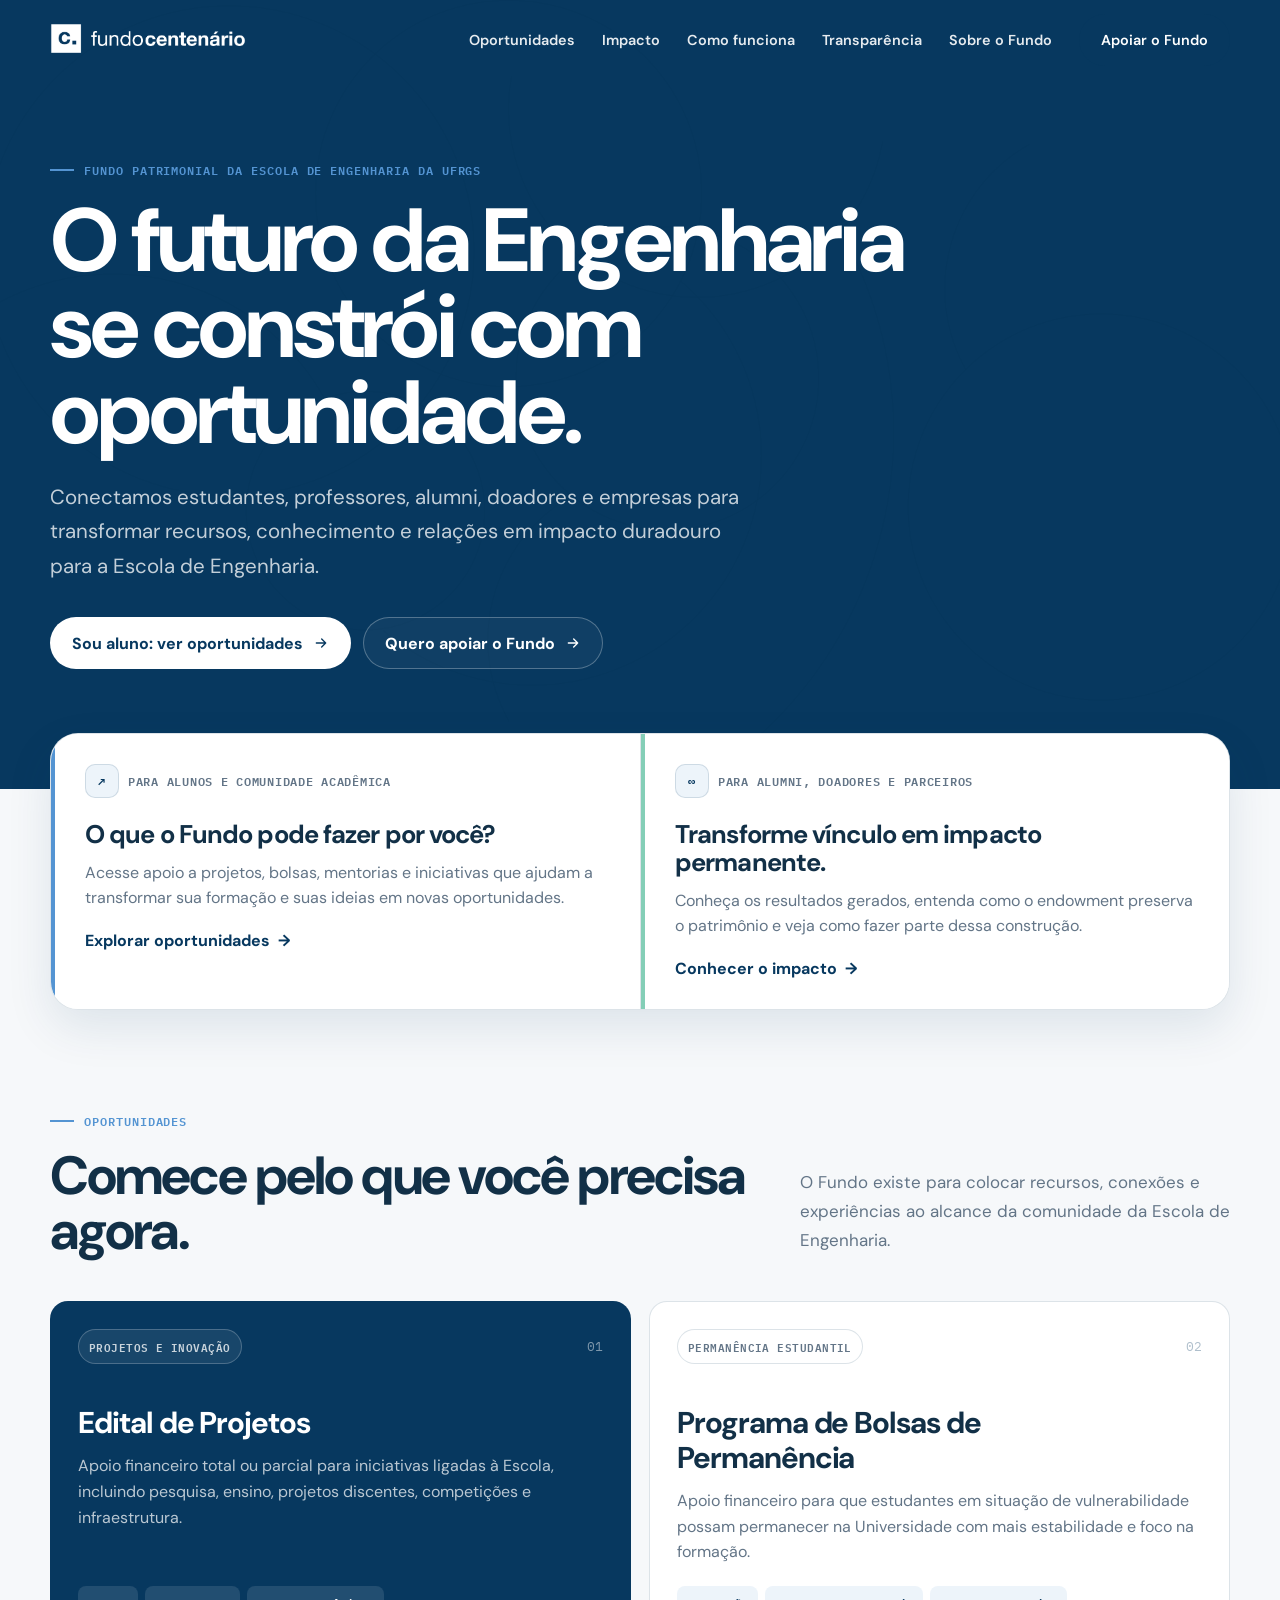
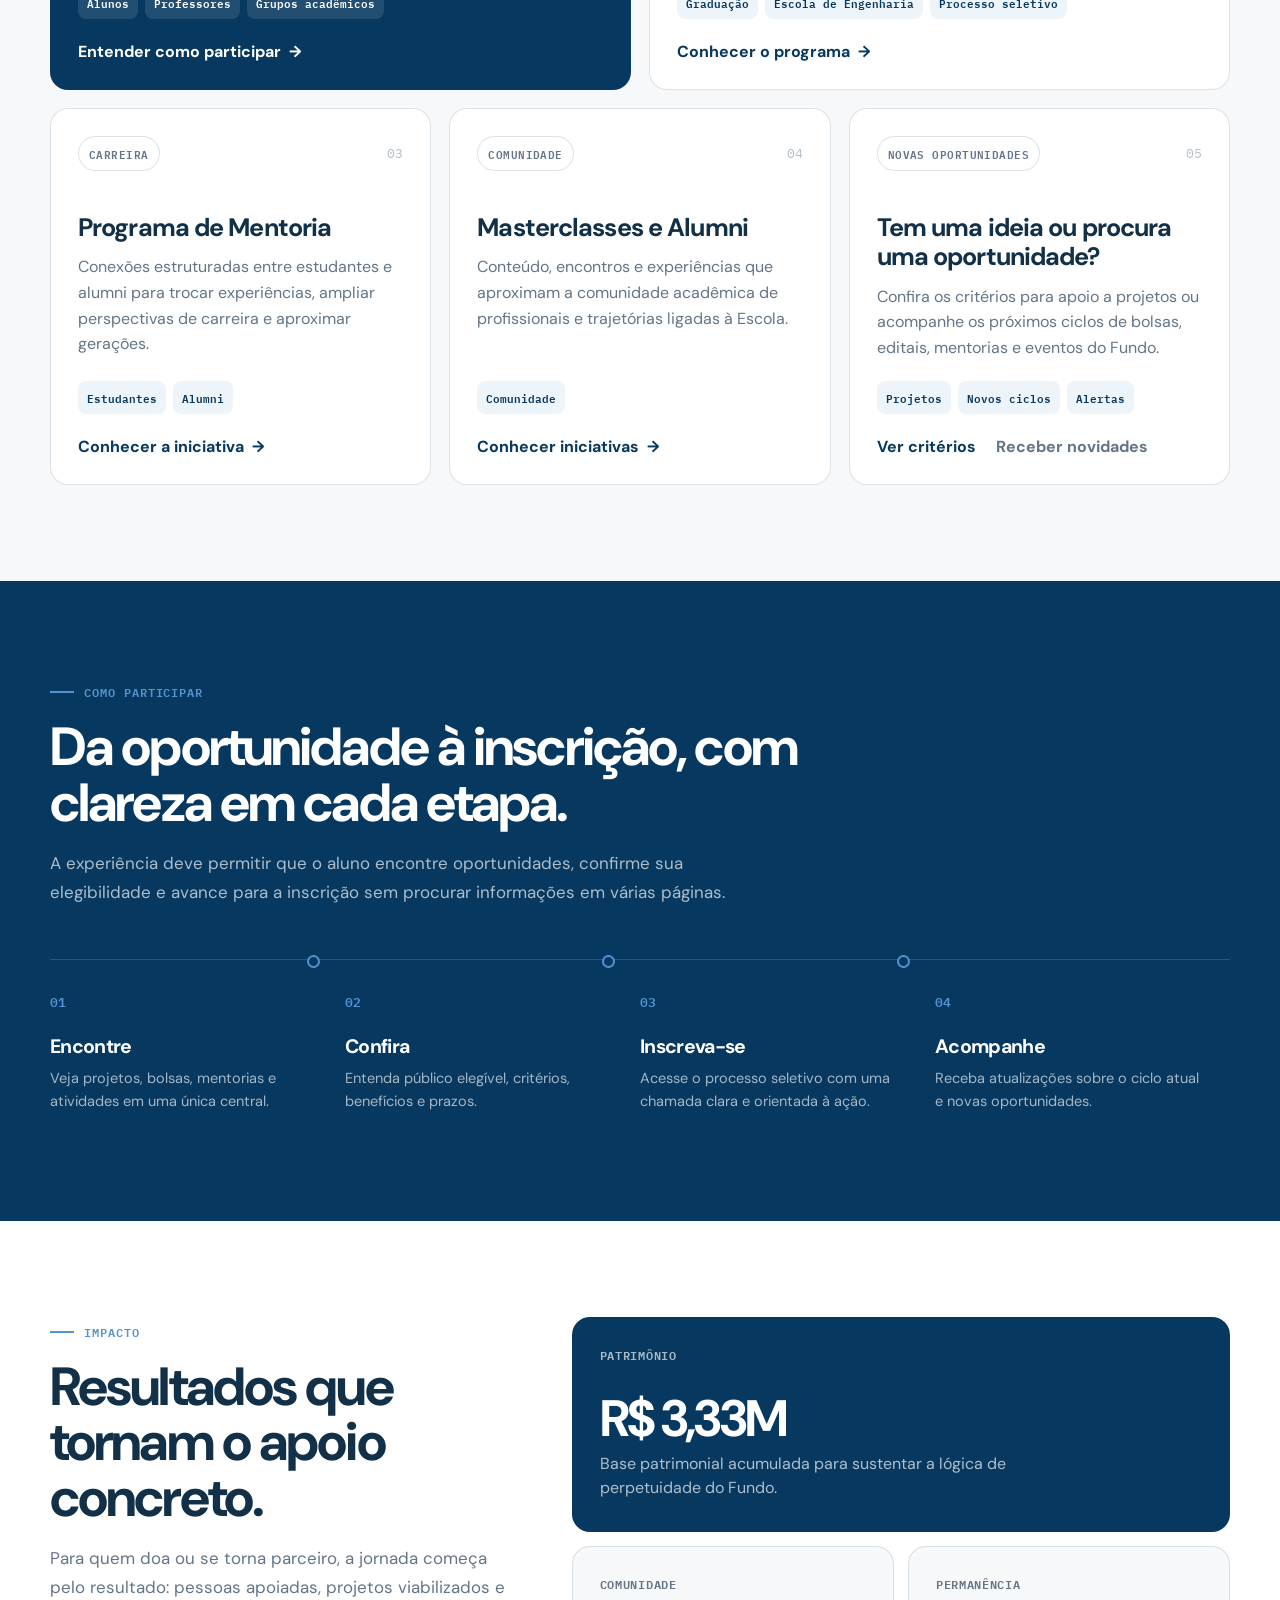
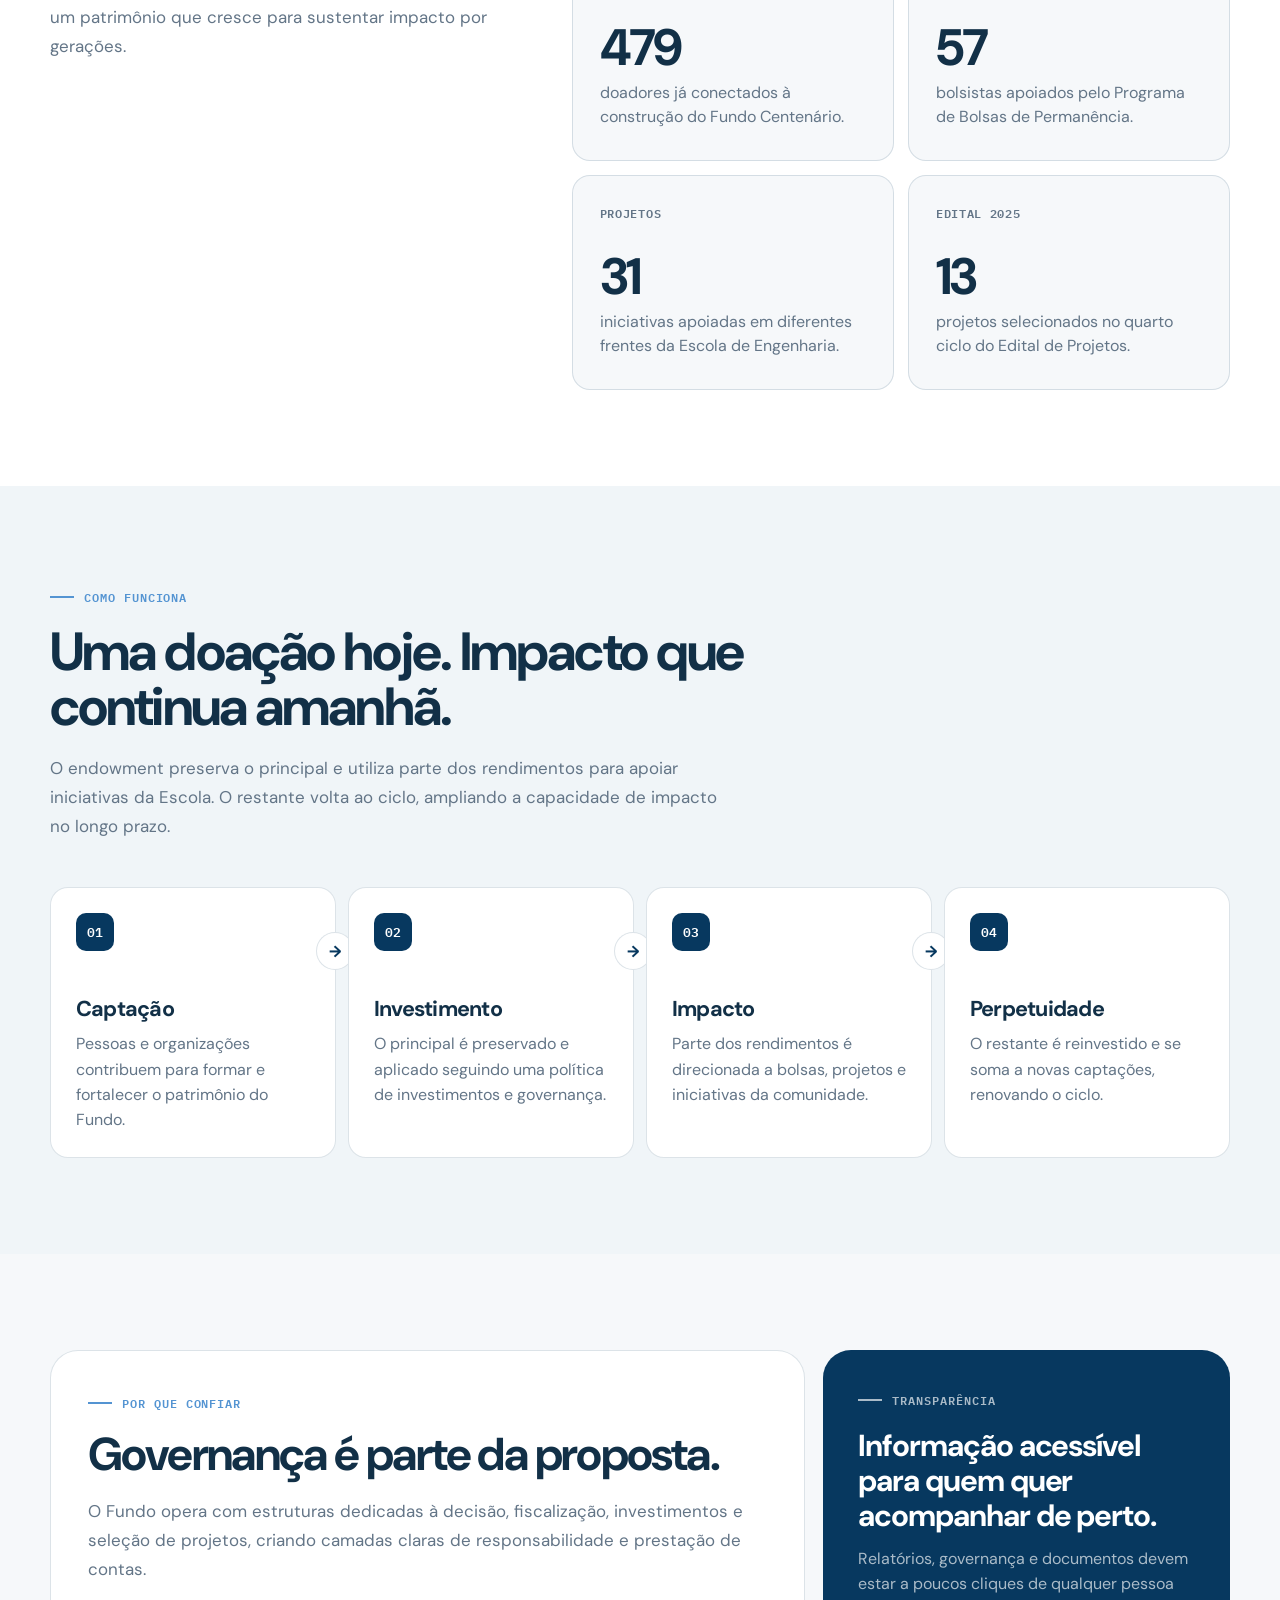
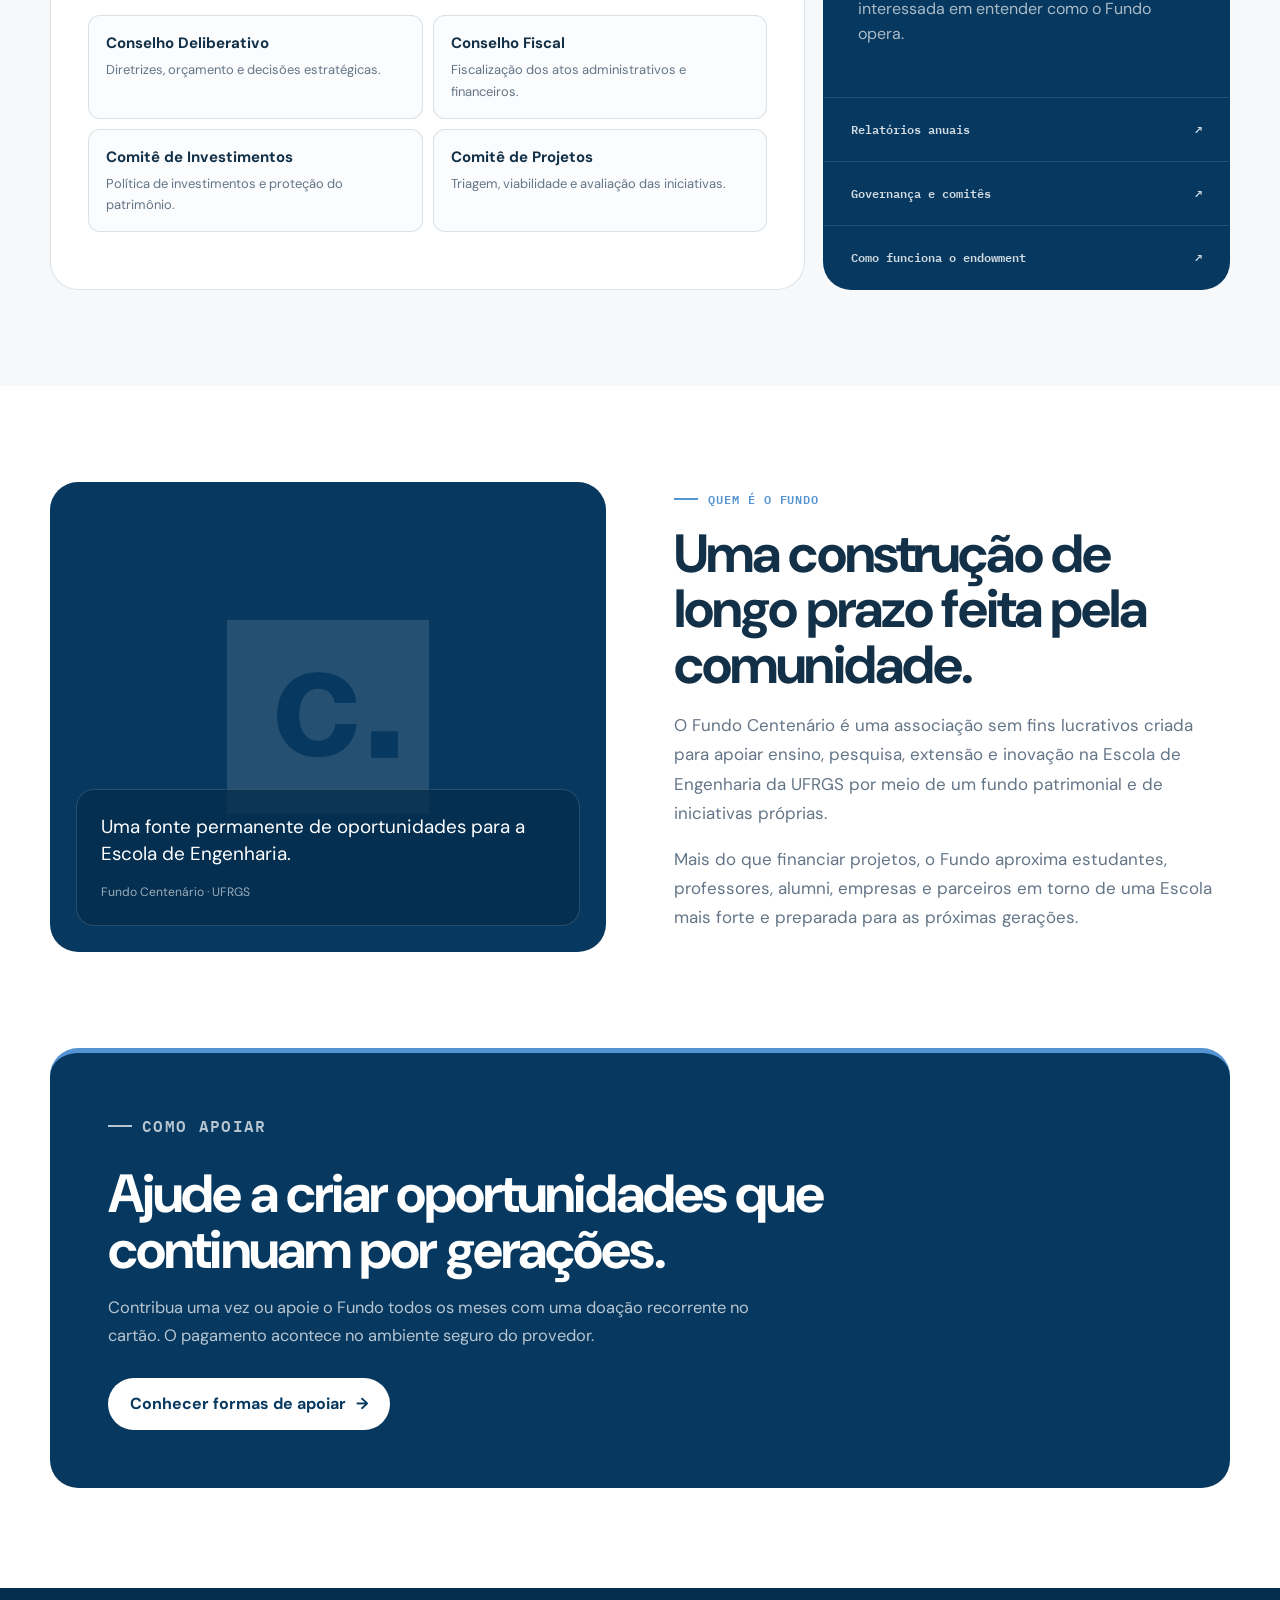
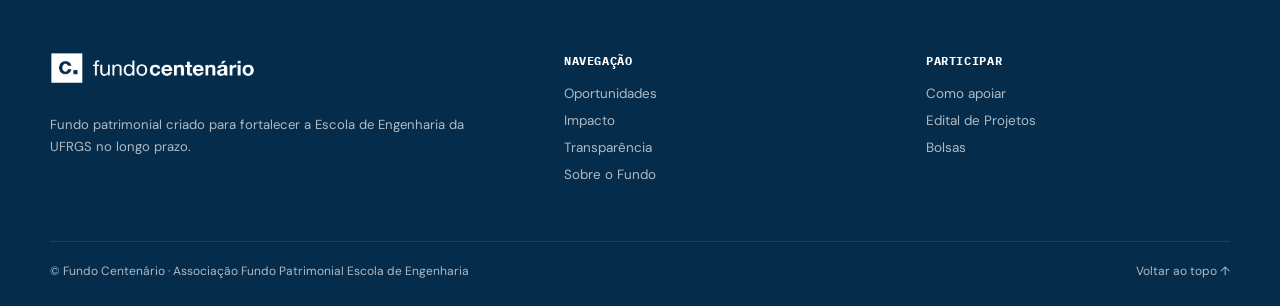
==== frontend/index.html @ 44dc23bd "behavioral step" ====
<!doctype html>
<html lang="pt-BR">
<head>
  <meta charset="utf-8" />
  <meta name="viewport" content="width=device-width, initial-scale=1" />
  <meta name="description" content="Fundo Centenário da Escola de Engenharia da UFRGS. Oportunidades para estudantes e uma base permanente de apoio à Escola." />
  <title>Fundo Centenário | Escola de Engenharia UFRGS</title>

  <link rel="preconnect" href="https://fonts.googleapis.com" />
  <link rel="preconnect" href="https://fonts.gstatic.com" crossorigin />
  <link href="https://fonts.googleapis.com/css2?family=DM+Sans:wght@400;500;600;700&family=IBM+Plex+Mono:wght@400;500;600;700&display=swap" rel="stylesheet" />
  <link rel="stylesheet" href="assets/css/site.css" />
  <script defer src="assets/js/site.js"></script>
</head>
<body>
  <header class="site-header" id="siteHeader">
    <div class="container header-inner">
      <a class="brand" href="#inicio" aria-label="Fundo Centenário, início">
        <span class="official-logo-stack">
          <img class="official-logo official-logo-white" src="assets/img/logo-horizontal-branco.png" alt="Fundo Centenário" />
          <img class="official-logo official-logo-blue" src="assets/img/logo-horizontal-azul.png" alt="" aria-hidden="true" />
        </span>
      </a>

      <button class="menu-toggle" id="menuToggle" type="button" aria-label="Abrir menu" aria-expanded="false" aria-controls="mainNav">
        <span></span>
      </button>

      <nav class="nav" id="mainNav" aria-label="Navegação principal">
        <a href="#oportunidades">Oportunidades</a>
        <a href="#impacto">Impacto</a>
        <a href="#como-funciona">Como funciona</a>
        <a href="#transparencia">Transparência</a>
        <a href="#sobre">Sobre o Fundo</a>
        <a class="button button-primary" href="como-apoiar/">Apoiar o Fundo</a>
      </nav>
    </div>
  </header>

  <main>
    <section class="hero" id="inicio">
      <div class="container hero-inner">
        <p class="eyebrow">Fundo patrimonial da Escola de Engenharia da UFRGS</p>
        <h1>O futuro da Engenharia se constrói com oportunidade.</h1>
        <p class="hero-lead">
          Conectamos estudantes, professores, alumni, doadores e empresas para transformar recursos,
          conhecimento e relações em impacto duradouro para a Escola de Engenharia.
        </p>
        <div class="hero-actions">
          <a class="button button-light" href="#oportunidades">
            Sou aluno: ver oportunidades
            <svg class="arrow" viewBox="0 0 24 24" aria-hidden="true"><path fill="none" stroke="currentColor" stroke-width="2" stroke-linecap="round" stroke-linejoin="round" d="M5 12h14M13 6l6 6-6 6"/></svg>
          </a>
          <a class="button button-outline" href="como-apoiar/">
            Quero apoiar o Fundo
            <svg class="arrow" viewBox="0 0 24 24" aria-hidden="true"><path fill="none" stroke="currentColor" stroke-width="2" stroke-linecap="round" stroke-linejoin="round" d="M5 12h14M13 6l6 6-6 6"/></svg>
          </a>
        </div>
      </div>
    </section>

    <div class="container gateway-wrap">
      <section class="gateway" aria-label="Escolha sua jornada">
        <article class="gateway-card student">
          <div class="gateway-kicker"><span class="gateway-icon" aria-hidden="true">↗</span> Para alunos e comunidade acadêmica</div>
          <h2>O que o Fundo pode fazer por você?</h2>
          <p>Acesse apoio a projetos, bolsas, mentorias e iniciativas que ajudam a transformar sua formação e suas ideias em novas oportunidades.</p>
          <a class="text-link" href="#oportunidades">Explorar oportunidades <span aria-hidden="true">→</span></a>
        </article>

        <article class="gateway-card supporter">
          <div class="gateway-kicker"><span class="gateway-icon" aria-hidden="true">∞</span> Para alumni, doadores e parceiros</div>
          <h2>Transforme vínculo em impacto permanente.</h2>
          <p>Conheça os resultados gerados, entenda como o endowment preserva o patrimônio e veja como fazer parte dessa construção.</p>
          <a class="text-link" href="#impacto">Conhecer o impacto <span aria-hidden="true">→</span></a>
        </article>
      </section>
    </div>

    <section class="section" id="oportunidades">
      <div class="container">
        <div class="section-heading-row reveal">
          <div>
            <p class="eyebrow">Oportunidades</p>
            <h2>Comece pelo que você precisa agora.</h2>
          </div>
          <p class="section-copy">O Fundo existe para colocar recursos, conexões e experiências ao alcance da comunidade da Escola de Engenharia.</p>
        </div>

        <div class="opportunity-grid">
          <article class="opportunity-card large highlight reveal">
            <div class="card-meta"><span class="badge">Projetos e inovação</span><span class="card-index">01</span></div>
            <h3>Edital de Projetos</h3>
            <p>Apoio financeiro total ou parcial para iniciativas ligadas à Escola, incluindo pesquisa, ensino, projetos discentes, competições e infraestrutura.</p>
            <div class="eligibility"><span>Alunos</span><span>Professores</span><span>Grupos acadêmicos</span></div>
            <a class="text-link" href="https://www.fundocentenario.com.br/edital-de-projetos">Entender como participar <span aria-hidden="true">→</span></a>
          </article>

          <article class="opportunity-card large reveal">
            <div class="card-meta"><span class="badge">Permanência estudantil</span><span class="card-index">02</span></div>
            <h3>Programa de Bolsas de Permanência</h3>
            <p>Apoio financeiro para que estudantes em situação de vulnerabilidade possam permanecer na Universidade com mais estabilidade e foco na formação.</p>
            <div class="eligibility"><span>Graduação</span><span>Escola de Engenharia</span><span>Processo seletivo</span></div>
            <a class="text-link" href="https://www.fundocentenario.com.br/programa-bolsa-de-permanencia">Conhecer o programa <span aria-hidden="true">→</span></a>
          </article>

          <article class="opportunity-card small reveal">
            <div class="card-meta"><span class="badge">Carreira</span><span class="card-index">03</span></div>
            <h3>Programa de Mentoria</h3>
            <p>Conexões estruturadas entre estudantes e alumni para trocar experiências, ampliar perspectivas de carreira e aproximar gerações.</p>
            <div class="eligibility"><span>Estudantes</span><span>Alumni</span></div>
            <a class="text-link" href="#sobre">Conhecer a iniciativa <span aria-hidden="true">→</span></a>
          </article>

          <article class="opportunity-card small reveal">
            <div class="card-meta"><span class="badge">Comunidade</span><span class="card-index">04</span></div>
            <h3>Masterclasses e Alumni</h3>
            <p>Conteúdo, encontros e experiências que aproximam a comunidade acadêmica de profissionais e trajetórias ligadas à Escola.</p>
            <div class="eligibility"><span>Comunidade</span></div>
            <a class="text-link" href="#sobre">Conhecer iniciativas <span aria-hidden="true">→</span></a>
          </article>

          <article class="opportunity-card small reveal">
            <div class="card-meta"><span class="badge">Novas oportunidades</span><span class="card-index">05</span></div>
            <h3>Tem uma ideia ou procura uma oportunidade?</h3>
            <p>Confira os critérios para apoio a projetos ou acompanhe os próximos ciclos de bolsas, editais, mentorias e eventos do Fundo.</p>
            <div class="eligibility"><span>Projetos</span><span>Novos ciclos</span><span>Alertas</span></div>
            <div class="card-actions">
              <a class="text-link" href="https://www.fundocentenario.com.br/edital-de-projetos">Ver critérios</a>
              <a class="text-link secondary-link" href="#contato">Receber novidades</a>
            </div>
          </article>
        </div>
      </div>
    </section>

    <section class="section student-flow">
      <div class="container">
        <p class="eyebrow reveal">Como participar</p>
        <h2 class="reveal">Da oportunidade à inscrição, com clareza em cada etapa.</h2>
        <p class="section-copy reveal">A experiência deve permitir que o aluno encontre oportunidades, confirme sua elegibilidade e avance para a inscrição sem procurar informações em várias páginas.</p>
        <div class="steps">
          <article class="step reveal"><span class="step-number">01</span><h3>Encontre</h3><p>Veja projetos, bolsas, mentorias e atividades em uma única central.</p></article>
          <article class="step reveal"><span class="step-number">02</span><h3>Confira</h3><p>Entenda público elegível, critérios, benefícios e prazos.</p></article>
          <article class="step reveal"><span class="step-number">03</span><h3>Inscreva-se</h3><p>Acesse o processo seletivo com uma chamada clara e orientada à ação.</p></article>
          <article class="step reveal"><span class="step-number">04</span><h3>Acompanhe</h3><p>Receba atualizações sobre o ciclo atual e novas oportunidades.</p></article>
        </div>
      </div>
    </section>

    <section class="section impact" id="impacto">
      <div class="container impact-layout">
        <div class="impact-copy reveal">
          <p class="eyebrow">Impacto</p>
          <h2>Resultados que tornam o apoio concreto.</h2>
          <p class="section-copy">Para quem doa ou se torna parceiro, a jornada começa pelo resultado: pessoas apoiadas, projetos viabilizados e um patrimônio que cresce para sustentar impacto por gerações.</p>
        </div>
        <div class="metrics">
          <article class="metric reveal"><span class="metric-label">Patrimônio</span><strong class="count-up" data-count="3.33" data-prefix="R$ " data-suffix="M" data-decimals="2">R$ 0,00M</strong><p>Base patrimonial acumulada para sustentar a lógica de perpetuidade do Fundo.</p></article>
          <article class="metric reveal"><span class="metric-label">Comunidade</span><strong class="count-up" data-count="479" data-decimals="0">0</strong><p>doadores já conectados à construção do Fundo Centenário.</p></article>
          <article class="metric reveal"><span class="metric-label">Permanência</span><strong class="count-up" data-count="57" data-decimals="0">0</strong><p>bolsistas apoiados pelo Programa de Bolsas de Permanência.</p></article>
          <article class="metric reveal"><span class="metric-label">Projetos</span><strong class="count-up" data-count="31" data-decimals="0">0</strong><p>iniciativas apoiadas em diferentes frentes da Escola de Engenharia.</p></article>
          <article class="metric reveal"><span class="metric-label">Edital 2025</span><strong class="count-up" data-count="13" data-decimals="0">0</strong><p>projetos selecionados no quarto ciclo do Edital de Projetos.</p></article>
        </div>
      </div>
    </section>

    <section class="section endowment" id="como-funciona">
      <div class="container">
        <p class="eyebrow reveal">Como funciona</p>
        <h2 class="reveal">Uma doação hoje. Impacto que continua amanhã.</h2>
        <p class="section-copy reveal">O endowment preserva o principal e utiliza parte dos rendimentos para apoiar iniciativas da Escola. O restante volta ao ciclo, ampliando a capacidade de impacto no longo prazo.</p>
        <div class="flow-grid">
          <article class="flow-card reveal"><span class="flow-number">01</span><h3>Captação</h3><p>Pessoas e organizações contribuem para formar e fortalecer o patrimônio do Fundo.</p></article>
          <article class="flow-card reveal"><span class="flow-number">02</span><h3>Investimento</h3><p>O principal é preservado e aplicado seguindo uma política de investimentos e governança.</p></article>
          <article class="flow-card reveal"><span class="flow-number">03</span><h3>Impacto</h3><p>Parte dos rendimentos é direcionada a bolsas, projetos e iniciativas da comunidade.</p></article>
          <article class="flow-card reveal"><span class="flow-number">04</span><h3>Perpetuidade</h3><p>O restante é reinvestido e se soma a novas captações, renovando o ciclo.</p></article>
        </div>
      </div>
    </section>

    <section class="section" id="transparencia">
      <div class="container trust-grid">
        <article class="trust-panel reveal">
          <p class="eyebrow">Por que confiar</p>
          <h2>Governança é parte da proposta.</h2>
          <p class="section-copy">O Fundo opera com estruturas dedicadas à decisão, fiscalização, investimentos e seleção de projetos, criando camadas claras de responsabilidade e prestação de contas.</p>
          <div class="governance-list">
            <div class="governance-item"><strong>Conselho Deliberativo</strong><span>Diretrizes, orçamento e decisões estratégicas.</span></div>
            <div class="governance-item"><strong>Conselho Fiscal</strong><span>Fiscalização dos atos administrativos e financeiros.</span></div>
            <div class="governance-item"><strong>Comitê de Investimentos</strong><span>Política de investimentos e proteção do patrimônio.</span></div>
            <div class="governance-item"><strong>Comitê de Projetos</strong><span>Triagem, viabilidade e avaliação das iniciativas.</span></div>
          </div>
        </article>
        <aside class="document-panel reveal">
          <div class="document-panel-top">
            <p class="eyebrow">Transparência</p>
            <h3>Informação acessível para quem quer acompanhar de perto.</h3>
            <p>Relatórios, governança e documentos devem estar a poucos cliques de qualquer pessoa interessada em entender como o Fundo opera.</p>
          </div>
          <div class="document-links">
            <a href="https://www.fundocentenario.com.br/quem-somos"><span>Relatórios anuais</span><span>↗</span></a>
            <a href="https://www.fundocentenario.com.br/quem-somos"><span>Governança e comitês</span><span>↗</span></a>
            <a href="#como-funciona"><span>Como funciona o endowment</span><span>↗</span></a>
          </div>
        </aside>
      </div>
    </section>

    <section class="section about" id="sobre">
      <div class="container about-layout">
        <div class="about-visual reveal" aria-hidden="true">
          <div class="about-quote"><p>Uma fonte permanente de oportunidades para a Escola de Engenharia.</p><span>Fundo Centenário · UFRGS</span></div>
        </div>
        <div class="reveal">
          <p class="eyebrow">Quem é o Fundo</p>
          <h2>Uma construção de longo prazo feita pela comunidade.</h2>
          <p class="section-copy">O Fundo Centenário é uma associação sem fins lucrativos criada para apoiar ensino, pesquisa, extensão e inovação na Escola de Engenharia da UFRGS por meio de um fundo patrimonial e de iniciativas próprias.</p>
          <p class="section-copy">Mais do que financiar projetos, o Fundo aproxima estudantes, professores, alumni, empresas e parceiros em torno de uma Escola mais forte e preparada para as próximas gerações.</p>
        </div>
      </div>
    </section>

    <section class="support-cta">
      <div class="container">
        <div class="support-box reveal">
          <p class="eyebrow">Como apoiar</p>
          <h2>Ajude a criar oportunidades que continuam por gerações.</h2>
          <p>Contribua uma vez ou apoie o Fundo todos os meses com uma doação recorrente no cartão. O pagamento acontece no ambiente seguro do provedor.</p>
          <div class="support-actions">
            <a class="button button-light" href="como-apoiar/">Conhecer formas de apoiar <span aria-hidden="true">→</span></a>
          </div>
        </div>
      </div>
    </section>
  </main>

  <footer class="footer" id="contato">
    <div class="container footer-inner">
      <div class="footer-brand">
        <a class="brand" href="#inicio" aria-label="Fundo Centenário, início">
          <span class="official-logo-stack">
            <img class="official-logo official-logo-white" src="assets/img/logo-horizontal-branco.png" alt="Fundo Centenário" />
            <img class="official-logo official-logo-blue" src="assets/img/logo-horizontal-azul.png" alt="" aria-hidden="true" />
          </span>
        </a>
        <p class="footer-note">Fundo patrimonial criado para fortalecer a Escola de Engenharia da UFRGS no longo prazo.</p>
      </div>
      <div class="footer-column"><strong>Navegação</strong><a href="#oportunidades">Oportunidades</a><a href="#impacto">Impacto</a><a href="#transparencia">Transparência</a><a href="#sobre">Sobre o Fundo</a></div>
      <div class="footer-column"><strong>Participar</strong><a href="como-apoiar/">Como apoiar</a><a href="https://www.fundocentenario.com.br/edital-de-projetos">Edital de Projetos</a><a href="https://www.fundocentenario.com.br/programa-bolsa-de-permanencia">Bolsas</a></div>
    </div>
    <div class="container footer-bottom"><span>© Fundo Centenário · Associação Fundo Patrimonial Escola de Engenharia</span><a href="#inicio">Voltar ao topo ↑</a></div>
  </footer>
</body>
</html>
---- frontend/assets/css/site.css ----
:root {
  --brand-blue: #07385f;
  --brand-blue-dark: #052c4b;
  --brand-sky: #5494d2;
  --brand-mint: #84ceb7;
  --brand-gold: #d6b862;
  --brand-violet: #5f5afe;
  --ink: #123047;
  --muted: #637587;
  --paper: #f6f8fa;
  --white: #ffffff;
  --line: rgba(7, 56, 95, 0.14);
  --soft-blue: #edf4fa;
  --soft-mint: #edf8f5;
  --soft-gold: #faf6e8;
  --danger: #9f2d2d;
  --success: #16705c;
  --shadow: 0 18px 46px rgba(7, 56, 95, 0.1);
  --radius-sm: 12px;
  --radius-md: 18px;
  --radius-lg: 28px;
  --container: min(1180px, calc(100vw - 40px));
}

* {
  box-sizing: border-box;
}

html {
  scroll-behavior: smooth;
}

body {
  margin: 0;
  color: var(--ink);
  background: var(--paper);
  font-family: "DM Sans", sans-serif;
  -webkit-font-smoothing: antialiased;
}

body.nav-open {
  overflow: hidden;
}

a {
  color: inherit;
  text-decoration: none;
}

button,
input {
  font: inherit;
}

button {
  color: inherit;
}

img,
svg {
  display: block;
  max-width: 100%;
}

.container {
  width: var(--container);
  margin-inline: auto;
}

.section {
  padding: 96px 0;
}

.section-tight {
  padding: 68px 0;
}

.eyebrow,
.badge,
.metric-label,
.card-index,
.step-number,
.flow-number,
.field-label,
.status-pill,
.micro-label {
  font-family: "IBM Plex Mono", monospace;
}

.eyebrow {
  display: inline-flex;
  align-items: center;
  gap: 10px;
  margin: 0 0 18px;
  color: var(--brand-sky);
  font-size: 0.74rem;
  font-weight: 600;
  letter-spacing: 0.08em;
  text-transform: uppercase;
}

.eyebrow::before {
  content: "";
  width: 24px;
  height: 2px;
  background: currentColor;
}

h1,
h2,
h3,
p {
  margin-top: 0;
}

h1,
h2,
h3 {
  font-family: "DM Sans", sans-serif;
  letter-spacing: -0.035em;
}

h1 {
  max-width: 880px;
  margin-bottom: 24px;
  font-size: clamp(3.15rem, 7vw, 6.4rem);
  line-height: 0.96;
  font-weight: 700;
}

h2 {
  max-width: 820px;
  margin-bottom: 18px;
  font-size: clamp(2.1rem, 4.2vw, 4rem);
  line-height: 1.03;
}

h3 {
  font-size: 1.35rem;
  line-height: 1.16;
}

.section-copy {
  max-width: 690px;
  color: var(--muted);
  font-size: 1.06rem;
  line-height: 1.72;
}

.button {
  display: inline-flex;
  align-items: center;
  justify-content: center;
  gap: 10px;
  min-height: 52px;
  padding: 0 21px;
  border: 1px solid transparent;
  border-radius: 999px;
  cursor: pointer;
  font-weight: 700;
  transition: transform 180ms ease, background 180ms ease, border-color 180ms ease, color 180ms ease, opacity 180ms ease;
}

.button:hover:not(:disabled) {
  transform: translateY(-2px);
}

.button:disabled {
  cursor: not-allowed;
  opacity: 0.48;
}

.button-primary {
  color: var(--white);
  background: var(--brand-blue);
}

.button-primary:hover:not(:disabled) {
  background: var(--brand-blue-dark);
}

.button-light {
  color: var(--brand-blue);
  background: var(--white);
}

.button-outline {
  border-color: rgba(255, 255, 255, 0.28);
  color: var(--white);
  background: rgba(255, 255, 255, 0.04);
}

.button-outline-dark {
  border-color: var(--line);
  color: var(--brand-blue);
  background: var(--white);
}

.button.full {
  width: 100%;
}

.arrow {
  width: 16px;
  height: 16px;
  transition: transform 180ms ease;
}

.button:hover .arrow,
.text-link:hover .arrow {
  transform: translateX(4px);
}

.text-link {
  display: inline-flex;
  align-items: center;
  gap: 8px;
  color: var(--brand-blue);
  font-weight: 700;
}

/* Header */
.site-header {
  position: fixed;
  inset: 0 0 auto 0;
  z-index: 100;
  border-bottom: 1px solid transparent;
  transition: background 180ms ease, border-color 180ms ease, box-shadow 180ms ease;
}

.site-header.scrolled,
.site-header.header-light {
  border-color: var(--line);
  background: rgba(255, 255, 255, 0.96);
  box-shadow: 0 8px 26px rgba(7, 56, 95, 0.06);
  backdrop-filter: blur(18px);
}

.header-inner {
  display: flex;
  align-items: center;
  justify-content: space-between;
  min-height: 80px;
}

.brand {
  display: inline-flex;
  align-items: center;
  line-height: 0;
}

.official-logo-stack {
  position: relative;
  display: block;
  width: 196px;
  height: 34px;
}

.official-logo {
  position: absolute;
  inset: 0 auto auto 0;
  width: 196px;
  height: auto;
  transition: opacity 180ms ease;
}

.official-logo-blue {
  opacity: 0;
}

.site-header.scrolled .official-logo-white,
.site-header.header-light .official-logo-white {
  opacity: 0;
}

.site-header.scrolled .official-logo-blue,
.site-header.header-light .official-logo-blue {
  opacity: 1;
}

.nav {
  display: flex;
  align-items: center;
  gap: 27px;
}

.nav a {
  color: rgba(255, 255, 255, 0.9);
  font-size: 0.9rem;
  font-weight: 600;
}

.site-header.scrolled .nav a:not(.button),
.site-header.header-light .nav a:not(.button) {
  color: var(--brand-blue);
}

.nav a:not(.button) {
  position: relative;
}

.nav a:not(.button)::after {
  content: "";
  position: absolute;
  left: 0;
  bottom: -7px;
  width: 100%;
  height: 2px;
  background: var(--brand-sky);
  transform: scaleX(0);
  transform-origin: left;
  transition: transform 180ms ease;
}

.nav a:not(.button):hover::after {
  transform: scaleX(1);
}

.nav .button {
  color: var(--white);
}

.menu-toggle {
  display: none;
  width: 46px;
  height: 46px;
  border: 1px solid rgba(255, 255, 255, 0.22);
  border-radius: 14px;
  background: rgba(255, 255, 255, 0.08);
  cursor: pointer;
}

.site-header.scrolled .menu-toggle,
.site-header.header-light .menu-toggle {
  border-color: var(--line);
  background: var(--white);
}

.menu-toggle span,
.menu-toggle::before,
.menu-toggle::after {
  content: "";
  display: block;
  width: 20px;
  height: 2px;
  margin: 4px auto;
  background: var(--white);
  transition: 180ms ease;
}

.site-header.scrolled .menu-toggle span,
.site-header.scrolled .menu-toggle::before,
.site-header.scrolled .menu-toggle::after,
.site-header.header-light .menu-toggle span,
.site-header.header-light .menu-toggle::before,
.site-header.header-light .menu-toggle::after {
  background: var(--brand-blue);
}

/* Home hero */
.hero {
  position: relative;
  min-height: 710px;
  overflow: hidden;
  padding: 155px 0 120px;
  color: var(--white);
  background: var(--brand-blue);
}

.hero::before {
  content: "";
  position: absolute;
  inset: 0;
  background: url("../img/padrao-fundo.png") center / cover no-repeat;
  opacity: 0.075;
  pointer-events: none;
}

.hero-inner {
  position: relative;
  z-index: 2;
}

.hero .eyebrow {
  color: var(--brand-sky);
}

.hero-lead {
  max-width: 700px;
  margin-bottom: 34px;
  color: rgba(255, 255, 255, 0.76);
  font-size: clamp(1.08rem, 1.6vw, 1.28rem);
  line-height: 1.68;
}

.hero-actions {
  display: flex;
  flex-wrap: wrap;
  gap: 12px;
}

/* Audience gateway */
.gateway-wrap {
  position: relative;
  z-index: 10;
  margin-top: -56px;
}

.gateway {
  display: grid;
  grid-template-columns: repeat(2, 1fr);
  overflow: hidden;
  border: 1px solid var(--line);
  border-radius: var(--radius-lg);
  background: var(--white);
  box-shadow: var(--shadow);
}

.gateway-card {
  position: relative;
  min-height: 220px;
  padding: 30px 34px;
  background: var(--white);
}

.gateway-card + .gateway-card {
  border-left: 1px solid var(--line);
}

.gateway-card::before {
  content: "";
  position: absolute;
  inset: 0 auto 0 0;
  width: 4px;
  background: var(--brand-sky);
}

.gateway-card.supporter::before {
  background: var(--brand-mint);
}

.gateway-kicker {
  display: flex;
  align-items: center;
  gap: 9px;
  margin-bottom: 23px;
  color: var(--muted);
  font-family: "IBM Plex Mono", monospace;
  font-size: 0.76rem;
  font-weight: 600;
  text-transform: uppercase;
  letter-spacing: 0.06em;
}

.gateway-icon {
  display: grid;
  place-items: center;
  width: 34px;
  height: 34px;
  border: 1px solid var(--line);
  border-radius: 10px;
  color: var(--brand-blue);
  background: var(--soft-blue);
}

.gateway-card h2 {
  max-width: 490px;
  margin-bottom: 11px;
  font-size: clamp(1.5rem, 2vw, 1.95rem);
  line-height: 1.08;
}

.gateway-card p {
  max-width: 520px;
  margin-bottom: 19px;
  color: var(--muted);
  line-height: 1.6;
}

/* Opportunities */
.section-heading-row {
  display: flex;
  align-items: end;
  justify-content: space-between;
  gap: 40px;
  margin-bottom: 42px;
}

.section-heading-row h2 {
  margin-bottom: 0;
}

.section-heading-row .section-copy {
  max-width: 430px;
  margin-bottom: 4px;
}

.opportunity-grid {
  display: grid;
  grid-template-columns: repeat(12, 1fr);
  gap: 18px;
}

.opportunity-card {
  display: flex;
  flex-direction: column;
  min-height: 365px;
  padding: 27px;
  border: 1px solid var(--line);
  border-radius: var(--radius-md);
  background: var(--white);
  transition: transform 180ms ease, box-shadow 180ms ease, border-color 180ms ease;
}

.opportunity-card:hover {
  border-color: rgba(84, 148, 210, 0.45);
  box-shadow: 0 14px 34px rgba(7, 56, 95, 0.08);
  transform: translateY(-4px);
}

.opportunity-card.large {
  grid-column: span 6;
}

.opportunity-card.small {
  grid-column: span 4;
}

.opportunity-card.highlight {
  color: var(--white);
  border-color: transparent;
  background: var(--brand-blue);
}

.card-meta {
  display: flex;
  align-items: center;
  justify-content: space-between;
  gap: 14px;
  margin-bottom: 42px;
}

.badge {
  display: inline-flex;
  padding: 7px 10px;
  border: 1px solid var(--line);
  border-radius: 999px;
  color: var(--muted);
  background: rgba(255, 255, 255, 0.76);
  font-size: 0.7rem;
  font-weight: 600;
  letter-spacing: 0.04em;
  text-transform: uppercase;
}

.highlight .badge {
  border-color: rgba(255, 255, 255, 0.22);
  color: rgba(255, 255, 255, 0.77);
  background: rgba(255, 255, 255, 0.07);
}

.card-index {
  color: rgba(7, 56, 95, 0.32);
  font-size: 0.82rem;
}

.highlight .card-index {
  color: rgba(255, 255, 255, 0.48);
}

.opportunity-card h3 {
  max-width: 410px;
  margin-bottom: 12px;
  font-size: clamp(1.5rem, 2.35vw, 2.25rem);
}

.opportunity-card.small h3 {
  font-size: 1.58rem;
}

.opportunity-card p {
  margin-bottom: 21px;
  color: var(--muted);
  line-height: 1.6;
}

.highlight p {
  color: rgba(255, 255, 255, 0.72);
}

.eligibility {
  display: flex;
  flex-wrap: wrap;
  gap: 7px;
  margin: auto 0 22px;
}

.eligibility span {
  padding: 7px 9px;
  border-radius: 8px;
  color: var(--brand-blue);
  background: var(--soft-blue);
  font-family: "IBM Plex Mono", monospace;
  font-size: 0.7rem;
  font-weight: 600;
}

.highlight .eligibility span {
  color: var(--white);
  background: rgba(255, 255, 255, 0.11);
}

.highlight .text-link {
  color: var(--white);
}

.card-actions {
  display: flex;
  flex-wrap: wrap;
  gap: 14px 20px;
}

.secondary-link {
  color: var(--muted);
}

/* Student flow */
.student-flow {
  color: var(--white);
  background: var(--brand-blue);
}

.student-flow .eyebrow {
  color: var(--brand-sky);
}

.student-flow .section-copy {
  color: rgba(255, 255, 255, 0.67);
}

.steps {
  display: grid;
  grid-template-columns: repeat(4, 1fr);
  margin-top: 52px;
  border-top: 1px solid rgba(255, 255, 255, 0.15);
}

.step {
  position: relative;
  padding: 31px 27px 12px 0;
}

.step:not(:last-child)::after {
  content: "";
  position: absolute;
  right: 25px;
  top: -5px;
  width: 9px;
  height: 9px;
  border: 2px solid var(--brand-sky);
  border-radius: 50%;
  background: var(--brand-blue);
}

.step-number {
  display: inline-flex;
  margin-bottom: 23px;
  color: var(--brand-sky);
  font-size: 0.82rem;
  font-weight: 600;
}

.step h3 {
  margin-bottom: 8px;
  color: var(--white);
  font-size: 1.22rem;
}

.step p {
  margin: 0;
  color: rgba(255, 255, 255, 0.64);
  font-size: 0.91rem;
  line-height: 1.58;
}

/* Impact */
.impact {
  background: var(--white);
}

.impact-layout {
  display: grid;
  grid-template-columns: 0.9fr 1.3fr;
  gap: 66px;
  align-items: start;
}

.impact-copy {
  position: sticky;
  top: 118px;
}

.metrics {
  display: grid;
  grid-template-columns: repeat(2, 1fr);
  gap: 14px;
}

.metric {
  min-height: 215px;
  padding: 27px;
  border: 1px solid var(--line);
  border-radius: var(--radius-md);
  background: var(--paper);
}

.metric:first-child {
  grid-column: span 2;
  color: var(--white);
  background: var(--brand-blue);
}

.metric-label {
  display: block;
  margin-bottom: 30px;
  color: var(--muted);
  font-size: 0.72rem;
  font-weight: 600;
  text-transform: uppercase;
  letter-spacing: 0.06em;
}

.metric:first-child .metric-label {
  color: rgba(255, 255, 255, 0.65);
}

.metric strong {
  display: block;
  margin-bottom: 8px;
  font-size: clamp(2.4rem, 4vw, 4.3rem);
  line-height: 0.95;
  letter-spacing: -0.06em;
}

.metric p {
  max-width: 460px;
  margin: 0;
  color: var(--muted);
  line-height: 1.53;
}

.metric:first-child p {
  color: rgba(255, 255, 255, 0.68);
}

/* Endowment */
.endowment {
  background: #f0f5f8;
}

.flow-grid {
  display: grid;
  grid-template-columns: repeat(4, 1fr);
  gap: 12px;
  margin-top: 46px;
}

.flow-card {
  position: relative;
  min-height: 255px;
  padding: 25px;
  border: 1px solid var(--line);
  border-radius: var(--radius-md);
  background: var(--white);
}

.flow-card:not(:last-child)::after {
  content: "→";
  position: absolute;
  z-index: 3;
  right: -19px;
  top: 44px;
  display: grid;
  place-items: center;
  width: 36px;
  height: 36px;
  border: 1px solid var(--line);
  border-radius: 50%;
  color: var(--brand-blue);
  background: var(--white);
  font-weight: 800;
}

.flow-number {
  display: grid;
  place-items: center;
  width: 38px;
  height: 38px;
  margin-bottom: 46px;
  border-radius: 10px;
  color: var(--white);
  background: var(--brand-blue);
  font-size: 0.8rem;
  font-weight: 600;
}

.flow-card h3 {
  margin-bottom: 9px;
}

.flow-card p {
  margin: 0;
  color: var(--muted);
  line-height: 1.58;
}

/* Trust */
.trust-grid {
  display: grid;
  grid-template-columns: 1.3fr 0.7fr;
  gap: 18px;
}

.trust-panel,
.document-panel {
  overflow: hidden;
  border: 1px solid var(--line);
  border-radius: var(--radius-lg);
  background: var(--white);
}

.trust-panel {
  padding: 37px;
}

.trust-panel h2 {
  font-size: clamp(2rem, 3.6vw, 3.45rem);
}

.governance-list {
  display: grid;
  grid-template-columns: repeat(2, 1fr);
  gap: 10px;
  margin-top: 31px;
}

.governance-item {
  padding: 17px;
  border: 1px solid var(--line);
  border-radius: var(--radius-sm);
  background: #fbfcfd;
}

.governance-item strong {
  display: block;
  margin-bottom: 5px;
  font-size: 0.94rem;
}

.governance-item span {
  color: var(--muted);
  font-size: 0.81rem;
  line-height: 1.48;
}

.document-panel {
  display: flex;
  flex-direction: column;
  color: var(--white);
  background: var(--brand-blue);
}

.document-panel-top {
  padding: 34px;
}

.document-panel h3 {
  max-width: 340px;
  margin-bottom: 12px;
  font-size: 1.9rem;
}

.document-panel p {
  color: rgba(255, 255, 255, 0.66);
  line-height: 1.58;
}

.document-links {
  margin-top: auto;
}

.document-links a {
  display: flex;
  align-items: center;
  justify-content: space-between;
  min-height: 64px;
  padding: 0 27px;
  border-top: 1px solid rgba(255, 255, 255, 0.12);
  color: rgba(255, 255, 255, 0.82);
  font-family: "IBM Plex Mono", monospace;
  font-size: 0.78rem;
  font-weight: 600;
}

/* About */
.about {
  background: var(--white);
}

.about-layout {
  display: grid;
  grid-template-columns: 1fr 1fr;
  gap: 68px;
  align-items: center;
}

.about-visual {
  position: relative;
  min-height: 470px;
  overflow: hidden;
  border-radius: var(--radius-lg);
  background: var(--brand-blue);
}

.about-visual::before {
  content: "";
  position: absolute;
  inset: 42px;
  background: url("../img/simbolo-branco.png") center / min(44%, 230px) no-repeat;
  opacity: 0.12;
}

.about-quote {
  position: absolute;
  inset: auto 26px 26px 26px;
  padding: 24px;
  border: 1px solid rgba(255, 255, 255, 0.15);
  border-radius: var(--radius-md);
  color: var(--white);
  background: rgba(5, 44, 75, 0.75);
}

.about-quote p {
  margin-bottom: 12px;
  font-size: 1.18rem;
  line-height: 1.43;
}

.about-quote span {
  color: rgba(255, 255, 255, 0.6);
  font-size: 0.76rem;
}

/* CTA */
.support-cta {
  padding: 0 0 100px;
  background: var(--white);
}

.support-box {
  padding: 58px;
  border-top: 5px solid var(--brand-sky);
  border-radius: var(--radius-lg);
  color: var(--white);
  background: var(--brand-blue);
}

.support-box h2 {
  max-width: 810px;
  margin-bottom: 16px;
}

.support-box p {
  max-width: 680px;
  margin-bottom: 28px;
  color: rgba(255, 255, 255, 0.71);
  font-size: 1.03rem;
  line-height: 1.68;
}

.support-actions {
  display: flex;
  flex-wrap: wrap;
  gap: 12px;
}

/* Donation page */
.donation-hero {
  padding: 142px 0 68px;
  background: var(--white);
}

.donation-hero h1 {
  max-width: 870px;
  color: var(--brand-blue);
  font-size: clamp(3rem, 6vw, 5.5rem);
}

.donation-hero .section-copy {
  font-size: 1.12rem;
}

.donation-main {
  padding: 0 0 98px;
  background: var(--white);
}

.donation-layout {
  display: block;
}

.donation-panel,
.donation-aside {
  border: 1px solid var(--line);
  border-radius: var(--radius-lg);
  background: var(--white);
}

.donation-panel {
  overflow: hidden;
  max-width:fit-content;
}

.donation-tabs {
  display: grid;
  grid-template-columns: repeat(2, 1fr);
  border-bottom: 1px solid var(--line);
}

.donation-tab {
  min-height: 68px;
  padding: 0 22px;
  border: 0;
  color: var(--muted);
  background: var(--paper);
  cursor: pointer;
  font-family: "IBM Plex Mono", monospace;
  font-size: 0.82rem;
  font-weight: 600;
  text-align: left;
}

.donation-tab + .donation-tab {
  border-left: 1px solid var(--line);
}

.donation-tab.active {
  color: var(--brand-blue);
  background: var(--white);
  box-shadow: inset 0 -3px 0 var(--brand-sky);
}

.donation-tab-panel {
  padding: 32px;
}

.donation-tab-panel[hidden] {
  display: none;
}

.donation-tab-panel h2 {
  margin-bottom: 11px;
  font-size: clamp(1.85rem, 3vw, 2.7rem);
}

.donation-tab-panel > p {
  max-width: 650px;
  color: var(--muted);
  line-height: 1.62;
}

.donation-form-grid {
  display: grid;
  grid-template-columns: 1fr;
  gap: 24px;
  margin-top: 28px;
}

.field-group {
  display: grid;
  gap: 10px;
}

.field-label {
  color: var(--brand-blue);
  font-size: 0.76rem;
  font-weight: 600;
  letter-spacing: 0.04em;
  text-transform: uppercase;
}

.amount-options {
  display: grid;
  grid-template-columns: repeat(4, 1fr);
  gap: 9px;
}

.amount-button {
  min-height: 50px;
  border: 1px solid var(--line);
  border-radius: 12px;
  color: var(--brand-blue);
  background: var(--white);
  cursor: pointer;
  font-weight: 700;
  transition: 160ms ease;
}

.amount-button:hover,
.amount-button.active {
  border-color: var(--brand-sky);
  background: var(--soft-blue);
}

.custom-amount-wrap {
  display: grid;
  grid-template-columns: auto 1fr;
  align-items: center;
  min-height: 52px;
  overflow: hidden;
  border: 1px solid var(--line);
  border-radius: 12px;
  background: var(--white);
}

.custom-amount-prefix {
  padding-left: 16px;
  color: var(--muted);
  font-weight: 700;
}

.custom-amount {
  width: 100%;
  min-height: 50px;
  padding: 0 16px 0 8px;
  border: 0;
  outline: 0;
  color: var(--brand-blue);
  background: transparent;
  font-weight: 700;
}

.qr-result {
  display: grid;
  grid-template-columns: 270px 1fr;
  gap: 28px;
  align-items: center;
  padding: 24px;
  border: 1px solid var(--line);
  border-radius: var(--radius-md);
  background: var(--paper);
}

.qr-box {
  display: grid;
  place-items: center;
  width: 270px;
  height: 270px;
  padding: 12px;
  border: 1px solid var(--line);
  border-radius: 16px;
  background: var(--white);
}

.qr-box img,
.qr-box svg {
  width: 100%;
  height: 100%;
}

.qr-placeholder {
  max-width: 190px;
  color: var(--muted);
  font-family: "IBM Plex Mono", monospace;
  font-size: 0.74rem;
  line-height: 1.55;
  text-align: center;
}

.qr-details h3 {
  margin-bottom: 8px;
  font-size: 1.55rem;
}

.qr-details p {
  color: var(--muted);
  line-height: 1.58;
}

.pix-code-wrap {
  display: grid;
  gap: 9px;
  margin-top: 18px;
}

.pix-code {
  width: 100%;
  min-height: 88px;
  resize: vertical;
  padding: 13px;
  border: 1px solid var(--line);
  border-radius: 10px;
  color: var(--ink);
  background: var(--white);
  font-family: "IBM Plex Mono", monospace;
  font-size: 0.7rem;
  line-height: 1.5;
}

.inline-actions {
  display: flex;
  flex-wrap: wrap;
  gap: 10px;
}

.status-message {
  margin: 0;
  padding: 12px 14px;
  border-radius: 10px;
  color: var(--muted);
  background: var(--paper);
  font-size: 0.88rem;
  line-height: 1.5;
}

.status-message.warning {
  color: #765e25;
  background: var(--soft-gold);
}

.status-message.error {
  color: var(--danger);
  background: #fbefef;
}

.status-message.success {
  color: var(--success);
  background: var(--soft-mint);
}

.auto-card {
  margin-top: 28px;
  padding: 26px;
  border: 1px solid var(--line);
  border-radius: var(--radius-md);
  background: var(--paper);
}

.auto-card-header {
  display: flex;
  align-items: start;
  justify-content: space-between;
  gap: 18px;
  margin-bottom: 20px;
}

.auto-card h3 {
  margin-bottom: 8px;
  font-size: 1.55rem;
}

.auto-card p {
  margin-bottom: 0;
  color: var(--muted);
  line-height: 1.58;
}

.status-pill {
  display: inline-flex;
  flex: 0 0 auto;
  padding: 6px 9px;
  border-radius: 999px;
  color: #765e25;
  background: var(--soft-gold);
  font-size: 0.66rem;
  font-weight: 600;
  text-transform: uppercase;
}

.status-pill.ready {
  color: var(--success);
  background: var(--soft-mint);
}

.donation-aside {
  position: sticky;
  top: 104px;
  padding: 27px;
  background: var(--brand-blue);
  color: var(--white);
}

.donation-aside .eyebrow {
  color: var(--brand-sky);
}

.donation-aside h2 {
  margin-bottom: 14px;
  font-size: 2rem;
}

.donation-aside > p {
  color: rgba(255, 255, 255, 0.7);
  line-height: 1.58;
}

.security-list {
  display: grid;
  gap: 13px;
  margin: 27px 0 0;
  padding: 0;
  list-style: none;
}

.security-list li {
  display: grid;
  grid-template-columns: 28px 1fr;
  gap: 11px;
  align-items: start;
  color: rgba(255, 255, 255, 0.74);
  font-size: 0.9rem;
  line-height: 1.5;
}

.security-list span:first-child {
  display: grid;
  place-items: center;
  width: 28px;
  height: 28px;
  border: 1px solid rgba(255, 255, 255, 0.18);
  border-radius: 8px;
  color: var(--brand-sky);
  font-family: "IBM Plex Mono", monospace;
  font-size: 0.74rem;
}

.receiver-check {
  margin-top: 26px;
  padding-top: 22px;
  border-top: 1px solid rgba(255, 255, 255, 0.14);
}

.receiver-check strong {
  display: block;
  margin: 6px 0 4px;
  font-size: 0.96rem;
}

.receiver-check p {
  margin: 0;
  color: rgba(255, 255, 255, 0.6);
  font-size: 0.8rem;
  line-height: 1.5;
}

.donation-note-section {
  padding: 72px 0;
  background: #f0f5f8;
}

.note-grid {
  display: grid;
  grid-template-columns: repeat(3, 1fr);
  gap: 14px;
}

.note-card {
  padding: 24px;
  border: 1px solid var(--line);
  border-radius: var(--radius-md);
  background: var(--white);
}

.note-card .micro-label {
  display: block;
  margin-bottom: 18px;
  color: var(--brand-sky);
  font-size: 0.7rem;
  font-weight: 600;
  text-transform: uppercase;
}

.note-card h3 {
  margin-bottom: 8px;
}

.note-card p {
  margin: 0;
  color: var(--muted);
  line-height: 1.56;
}


.utility-mt-28 {
  margin-top: 28px;
}

.utility-mt-12 {
  margin-top: 12px;
}

.text-sky {
  color: var(--brand-sky) !important;
}

/* Footer */
.footer {
  color: rgba(255, 255, 255, 0.68);
  background: var(--brand-blue-dark);
}

.footer-inner {
  display: grid;
  grid-template-columns: 1.2fr 0.8fr 0.8fr;
  gap: 58px;
  padding: 64px 0 48px;
}

.footer .official-logo-stack {
  width: 205px;
  height: 36px;
}

.footer .official-logo {
  width: 205px;
}

.footer .official-logo-white {
  opacity: 1;
}

.footer .official-logo-blue {
  opacity: 0;
}

.footer-note {
  max-width: 440px;
  margin-top: 21px;
  font-size: 0.82rem;
  line-height: 1.68;
}

.footer-column strong {
  display: block;
  margin-bottom: 17px;
  color: var(--white);
  font-family: "IBM Plex Mono", monospace;
  font-size: 0.77rem;
  text-transform: uppercase;
  letter-spacing: 0.05em;
}

.footer-column a {
  display: block;
  width: fit-content;
  margin: 10px 0;
  font-size: 0.84rem;
}

.footer-column a:hover {
  color: var(--brand-sky);
}

.footer-bottom {
  display: flex;
  align-items: center;
  justify-content: space-between;
  gap: 20px;
  padding: 21px 0 27px;
  border-top: 1px solid rgba(255, 255, 255, 0.09);
  font-size: 0.75rem;
}

/* Reveal */
.reveal {
  opacity: 0;
  transform: translateY(20px);
  transition: opacity 620ms ease, transform 620ms ease;
}

.reveal.visible {
  opacity: 1;
  transform: translateY(0);
}

@media (prefers-reduced-motion: reduce) {
  html {
    scroll-behavior: auto;
  }

  *,
  *::before,
  *::after {
    transition-duration: 0.01ms !important;
    animation-duration: 0.01ms !important;
    animation-iteration-count: 1 !important;
  }

  .reveal {
    opacity: 1;
    transform: none;
  }
}

@media (max-width: 1080px) {
  .nav {
    gap: 18px;
  }

  .impact-layout {
    grid-template-columns: 1fr;
  }

  .impact-copy {
    position: static;
  }

  .trust-grid {
    grid-template-columns: 1fr;
  }

  .donation-aside {
    position: static;
  }
}

@media (max-width: 900px) {
  .menu-toggle {
    display: block;
  }

  .nav {
    position: fixed;
    inset: 80px 20px auto 20px;
    display: none;
    flex-direction: column;
    align-items: stretch;
    gap: 0;
    overflow: hidden;
    padding: 12px;
    border: 1px solid var(--line);
    border-radius: var(--radius-md);
    background: rgba(255, 255, 255, 0.99);
    box-shadow: var(--shadow);
  }

  .nav.open {
    display: flex;
  }

  .site-header .nav.open a:not(.button) {
    padding: 15px 12px;
    color: var(--brand-blue);
  }

  .site-header .nav.open .button {
    margin-top: 8px;
    color: var(--white);
  }

  .gateway {
    grid-template-columns: 1fr;
  }

  .gateway-card + .gateway-card {
    border-top: 1px solid var(--line);
    border-left: 0;
  }

  .section-heading-row {
    display: block;
  }

  .section-heading-row h2 {
    margin-bottom: 17px;
  }

  .opportunity-card.small {
    grid-column: span 6;
  }

  .steps {
    grid-template-columns: repeat(2, 1fr);
  }

  .flow-grid {
    grid-template-columns: repeat(2, 1fr);
  }

  .flow-card:not(:last-child)::after {
    display: none;
  }

  .about-layout {
    grid-template-columns: 1fr;
  }

  .footer-inner {
    grid-template-columns: 1fr 1fr;
  }

  .footer-brand {
    grid-column: span 2;
  }

  .qr-result {
    grid-template-columns: 1fr;
  }

  .qr-box {
    margin-inline: auto;
  }
}

@media (max-width: 640px) {
  :root {
    --container: min(100% - 28px, 1180px);
  }

  .section {
    padding: 72px 0;
  }

  .official-logo-stack {
    width: 158px;
    height: 28px;
  }

  .official-logo {
    width: 158px;
  }

  .hero {
    min-height: auto;
    padding: 130px 0 118px;
  }

  h1 {
    font-size: clamp(2.9rem, 15vw, 4.5rem);
  }

  .hero-lead {
    font-size: 1.01rem;
  }

  .hero-actions,
  .support-actions,
  .inline-actions {
    align-items: stretch;
    flex-direction: column;
  }

  .hero-actions .button,
  .support-actions .button,
  .inline-actions .button {
    width: 100%;
  }

  .gateway-wrap {
    margin-top: -62px;
  }

  .gateway-card {
    min-height: auto;
    padding: 27px 22px;
  }

  .opportunity-card.large,
  .opportunity-card.small {
    grid-column: span 12;
  }

  .steps {
    grid-template-columns: 1fr;
    border-top: 0;
  }

  .step {
    padding: 24px 0;
    border-top: 1px solid rgba(255, 255, 255, 0.14);
  }

  .step::after {
    display: none;
  }

  .metrics {
    grid-template-columns: 1fr;
  }

  .metric:first-child {
    grid-column: span 1;
  }

  .flow-grid,
  .governance-list,
  .note-grid {
    grid-template-columns: 1fr;
  }

  .trust-panel,
  .document-panel-top,
  .donation-tab-panel {
    padding: 26px;
  }

  .support-box {
    padding: 34px 23px;
  }

  .footer-inner {
    grid-template-columns: 1fr;
    gap: 34px;
  }

  .footer-brand {
    grid-column: span 1;
  }

  .footer-bottom {
    align-items: flex-start;
    flex-direction: column;
  }

  .donation-hero {
    padding-top: 124px;
  }

  .donation-tabs {
    grid-template-columns: 1fr;
  }

  .donation-tab + .donation-tab {
    border-top: 1px solid var(--line);
    border-left: 0;
  }

  .amount-options {
    grid-template-columns: repeat(2, 1fr);
  }

  .qr-box {
    width: min(100%, 270px);
    height: auto;
    aspect-ratio: 1;
  }

  .auto-card-header {
    flex-direction: column;
  }
}

/* Full-stack donation flow */
.donation-flow-panel {
  overflow: hidden;
}

.donation-progress {
  display: grid;
  grid-template-columns: repeat(3, 1fr);
  border-bottom: 1px solid var(--line);
  background: var(--paper);
}

.donation-progress-item {
  display: flex;
  align-items: center;
  gap: 10px;
  min-height: 66px;
  padding: 0 22px;
  color: var(--muted);
}

.donation-progress-item + .donation-progress-item {
  border-left: 1px solid var(--line);
}

.donation-progress-item span {
  font-family: "IBM Plex Mono", monospace;
  font-size: 0.7rem;
  font-weight: 600;
}

.donation-progress-item strong {
  font-size: 0.88rem;
}

.donation-progress-item.active {
  color: var(--brand-blue);
}

.donation-progress-item.current {
  background: var(--white);
  box-shadow: inset 0 -3px 0 var(--brand-sky);
}

.donation-stage {
  padding: 34px;
}

.donation-stage [hidden],
.donation-stage[hidden] {
  display: none;
}

.donation-stage-heading {
  margin-bottom: 28px;
}

.donation-stage-heading h2 {
  max-width: 720px;
  margin-bottom: 10px;
  font-size: clamp(1.9rem, 3vw, 2.8rem);
}

.donation-stage-heading > p:not(.eyebrow) {
  max-width: 720px;
  margin-bottom: 0;
  color: var(--muted);
  line-height: 1.65;
}

.personal-fields {
  display: grid;
  grid-template-columns: 1.15fr 1fr 0.8fr;
  gap: 14px;
}

.form-field {
  display: grid;
  gap: 8px;
}

.form-field input {
  width: 100%;
  min-height: 52px;
  padding: 0 14px;
  border: 1px solid var(--line);
  border-radius: 12px;
  outline: none;
  color: var(--ink);
  background: var(--white);
  transition: border-color 160ms ease, box-shadow 160ms ease;
}

.form-field input:focus,
.custom-amount-wrap:focus-within {
  border-color: var(--brand-sky);
  box-shadow: 0 0 0 3px rgba(84, 148, 210, 0.12);
}

.program-fieldset,
.payment-method-fieldset {
  margin: 28px 0 0;
  padding: 0;
  border: 0;
}

.program-fieldset legend,
.payment-method-fieldset legend {
  color: var(--brand-blue);
  font-size: 0.9rem;
  font-weight: 700;
}

.field-help {
  margin: 6px 0 14px;
  color: var(--muted);
  font-size: 0.88rem;
  line-height: 1.5;
}

.program-options {
  display: grid;
  grid-template-columns: repeat(2, minmax(0, 1fr));
  gap: 10px;
}

.program-option,
.payment-method-option {
  position: relative;
  display: flex;
  gap: 12px;
  min-height: 88px;
  padding: 15px;
  border: 1px solid var(--line);
  border-radius: 14px;
  background: var(--white);
  cursor: pointer;
  transition: border-color 160ms ease, background 160ms ease, transform 160ms ease;
}

.program-option:hover,
.payment-method-option:hover {
  border-color: rgba(84, 148, 210, 0.55);
  transform: translateY(-1px);
}

.program-option:has(input:checked),
.payment-method-option.selected,
.payment-method-option:has(input:checked) {
  border-color: var(--brand-sky);
  background: var(--soft-blue);
}

.program-option input,
.payment-method-option input {
  flex: 0 0 auto;
  margin-top: 4px;
  accent-color: var(--brand-blue);
}

.program-option span,
.payment-method-option span {
  display: grid;
  gap: 5px;
}

.program-option strong,
.payment-method-option strong {
  color: var(--brand-blue);
  font-size: 0.94rem;
}

.program-option small,
.payment-method-option small {
  color: var(--muted);
  font-size: 0.8rem;
  line-height: 1.45;
}

.donation-choice-grid {
  display: grid;
  grid-template-columns: minmax(0, 1fr);
  gap: 24px;
  margin-top: 0;
}

.payment-method-fieldset {
  margin: 0;
}

.payment-method-options {
  display: grid;
  grid-template-columns: repeat(3, minmax(0, 1fr));
  gap: 9px;
  margin-top: 10px;
}

.payment-method-option {
  min-height: 70px;
}

.privacy-check {
  display: flex;
  align-items: flex-start;
  gap: 10px;
  margin-top: 24px;
  color: var(--muted);
  font-size: 0.83rem;
  line-height: 1.52;
}

.privacy-check + .privacy-check {
  margin-top: 10px;
}

.privacy-check input {
  margin-top: 3px;
  accent-color: var(--brand-blue);
}

.privacy-check.optional {
  color: #718293;
}

.donation-details-step {
  min-width: 0;
  margin: 0;
  padding: 0;
  border: 0;
}

.donation-details-step > legend {
  margin-bottom: 16px;
}

.donation-details-step .program-fieldset {
  margin-top: 0;
  margin-bottom: 24px;
}

.donation-form-actions {
  display: flex;
  gap: 12px;
  margin-top: 24px;
}

.donation-form-actions .contribution-submit {
  flex: 1;
  width: auto;
}

.full {
  width: 100%;
}

.redirect-payment-card,
.payment-wait-card,
.success-summary {
  border: 1px solid var(--line);
  border-radius: var(--radius-md);
  background: var(--paper);
}

.redirect-payment-card {
  display: grid;
  grid-template-columns: auto 1fr auto;
  gap: 18px;
  align-items: center;
  padding: 24px;
}

.redirect-payment-card[hidden] {
  display: none;
}

.redirect-icon {
  display: grid;
  place-items: center;
  width: 48px;
  height: 48px;
  border-radius: 14px;
  color: var(--white);
  background: var(--brand-blue);
  font-size: 1.35rem;
}

.redirect-payment-card h3 {
  margin-bottom: 5px;
}

.redirect-payment-card p {
  margin: 0;
  color: var(--muted);
  line-height: 1.55;
}

.payment-wait-card {
  display: flex;
  align-items: center;
  gap: 14px;
  margin-top: 18px;
  padding: 18px;
  background: var(--soft-blue);
}

.payment-wait-card strong {
  display: block;
  margin-bottom: 3px;
  color: var(--brand-blue);
}

.payment-wait-card p {
  margin: 0;
  color: var(--muted);
  font-size: 0.87rem;
}

.payment-spinner {
  width: 24px;
  height: 24px;
  flex: 0 0 auto;
  border: 3px solid rgba(19, 56, 92, 0.16);
  border-top-color: var(--brand-blue);
  border-radius: 50%;
  animation: payment-spin 900ms linear infinite;
}

@keyframes payment-spin {
  to { transform: rotate(360deg); }
}

.success-stage {
  padding-top: 58px;
  padding-bottom: 58px;
  text-align: center;
}

.success-stage .eyebrow {
  justify-content: center;
}

.success-stage .eyebrow::before {
  display: none;
}

.success-stage h2,
.success-stage > p {
  max-width: 720px;
  margin-left: auto;
  margin-right: auto;
}

.success-stage > p:not(.eyebrow) {
  color: var(--muted);
  font-size: 1.03rem;
  line-height: 1.65;
}

.success-icon {
  display: grid;
  place-items: center;
  width: 72px;
  height: 72px;
  margin: 0 auto 22px;
  border-radius: 50%;
  color: var(--white);
  background: var(--success);
  font-size: 2rem;
  font-weight: 700;
}

.success-summary {
  display: grid;
  grid-template-columns: 0.7fr 1.3fr;
  max-width: 650px;
  margin: 28px auto 0;
  text-align: left;
  overflow: hidden;
}

.success-summary > div {
  padding: 18px 20px;
}

.success-summary > div + div {
  border-left: 1px solid var(--line);
}

.success-summary span {
  display: block;
  margin-bottom: 5px;
  color: var(--muted);
  font-family: "IBM Plex Mono", monospace;
  font-size: 0.67rem;
  text-transform: uppercase;
}

.success-summary strong {
  color: var(--brand-blue);
}

.success-actions {
  justify-content: center;
  margin-top: 26px;
}

.mock-only {
  border-style: dashed;
}

@media (max-width: 980px) {
  .personal-fields,
  .payment-method-options {
    grid-template-columns: 1fr;
  }

  .program-options {
    grid-template-columns: 1fr;
  }

  .redirect-payment-card {
    grid-template-columns: auto 1fr;
  }

  .redirect-payment-card .button {
    grid-column: 1 / -1;
    width: 100%;
  }
}

@media (max-width: 640px) {
  .donation-stage {
    padding: 24px 18px;
  }

  .donation-progress-item {
    min-height: 58px;
    padding: 0 10px;
    gap: 6px;
  }

  .donation-progress-item strong {
    font-size: 0.72rem;
  }

  .donation-progress-item span {
    font-size: 0.61rem;
  }

  .program-option,
  .payment-method-option {
    min-height: 0;
  }

  .success-summary {
    grid-template-columns: 1fr;
  }

  .success-summary > div + div {
    border-top: 1px solid var(--line);
    border-left: 0;
  }
}
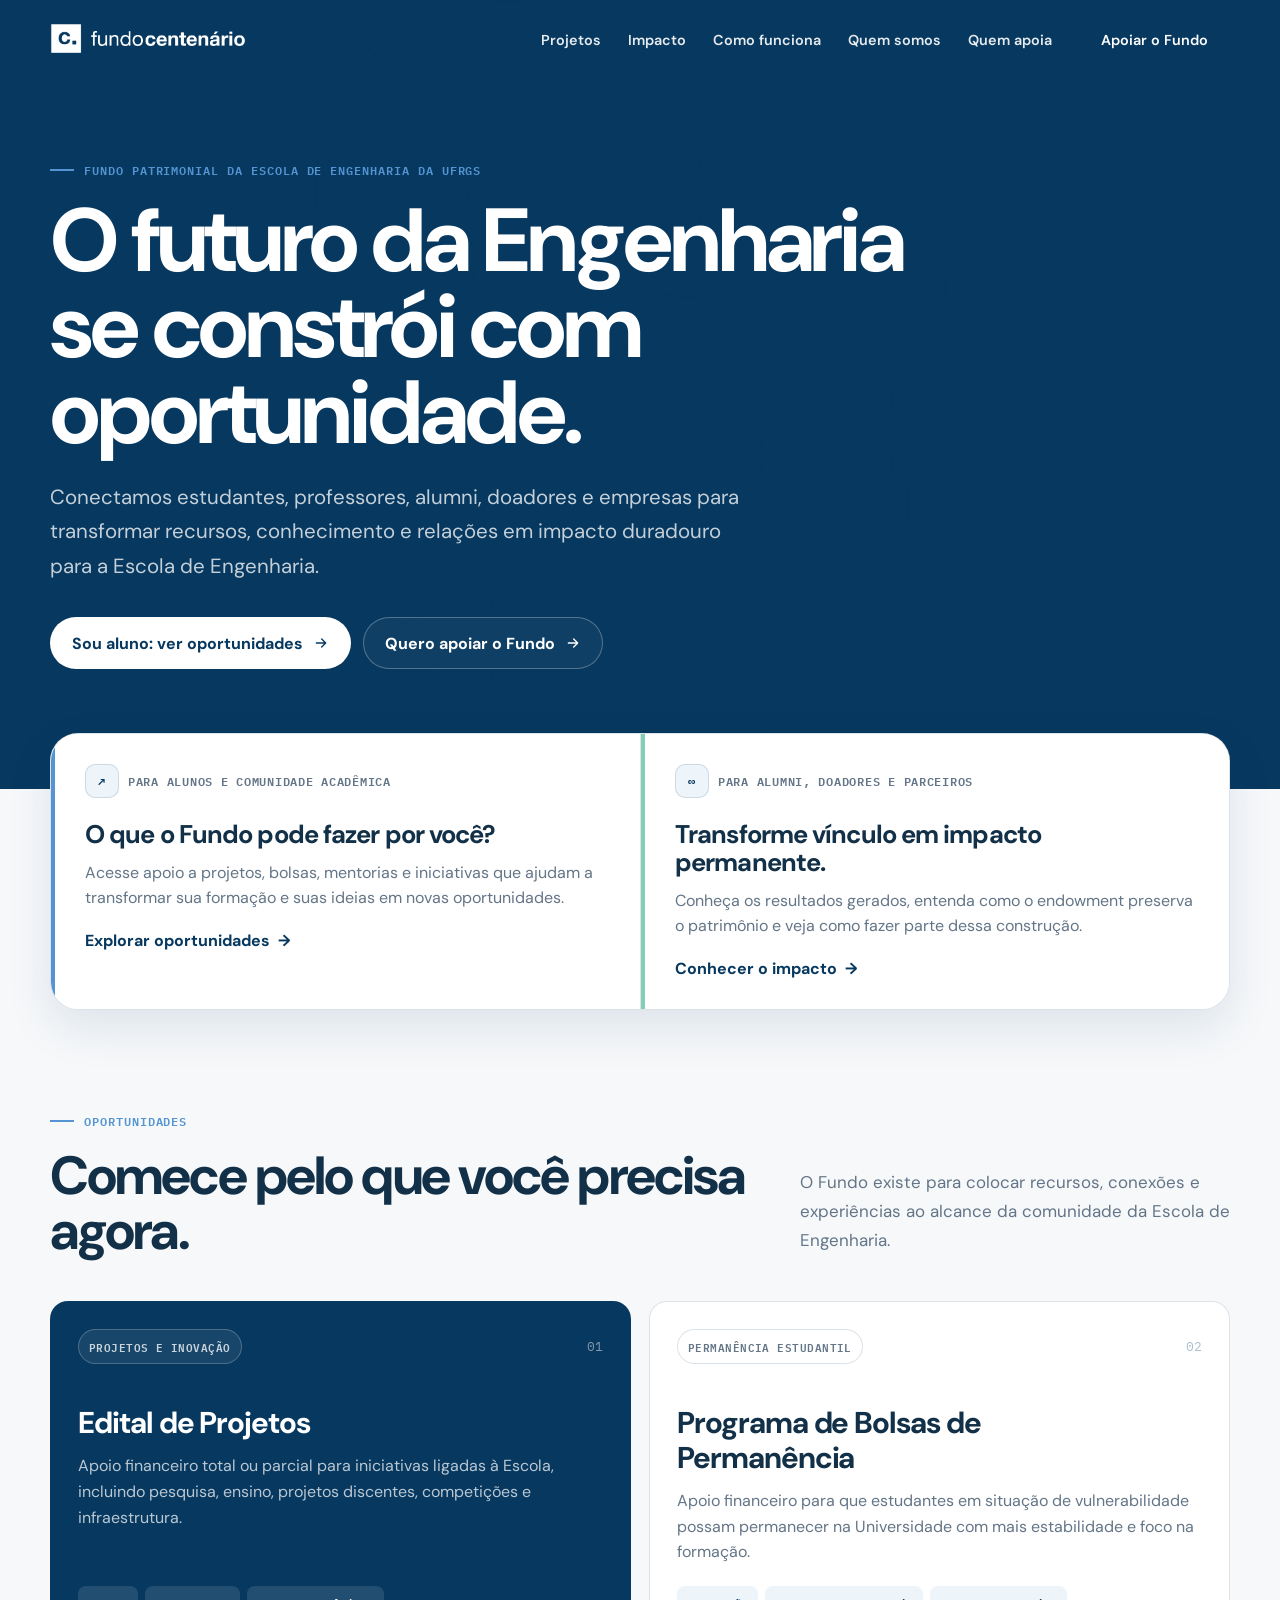
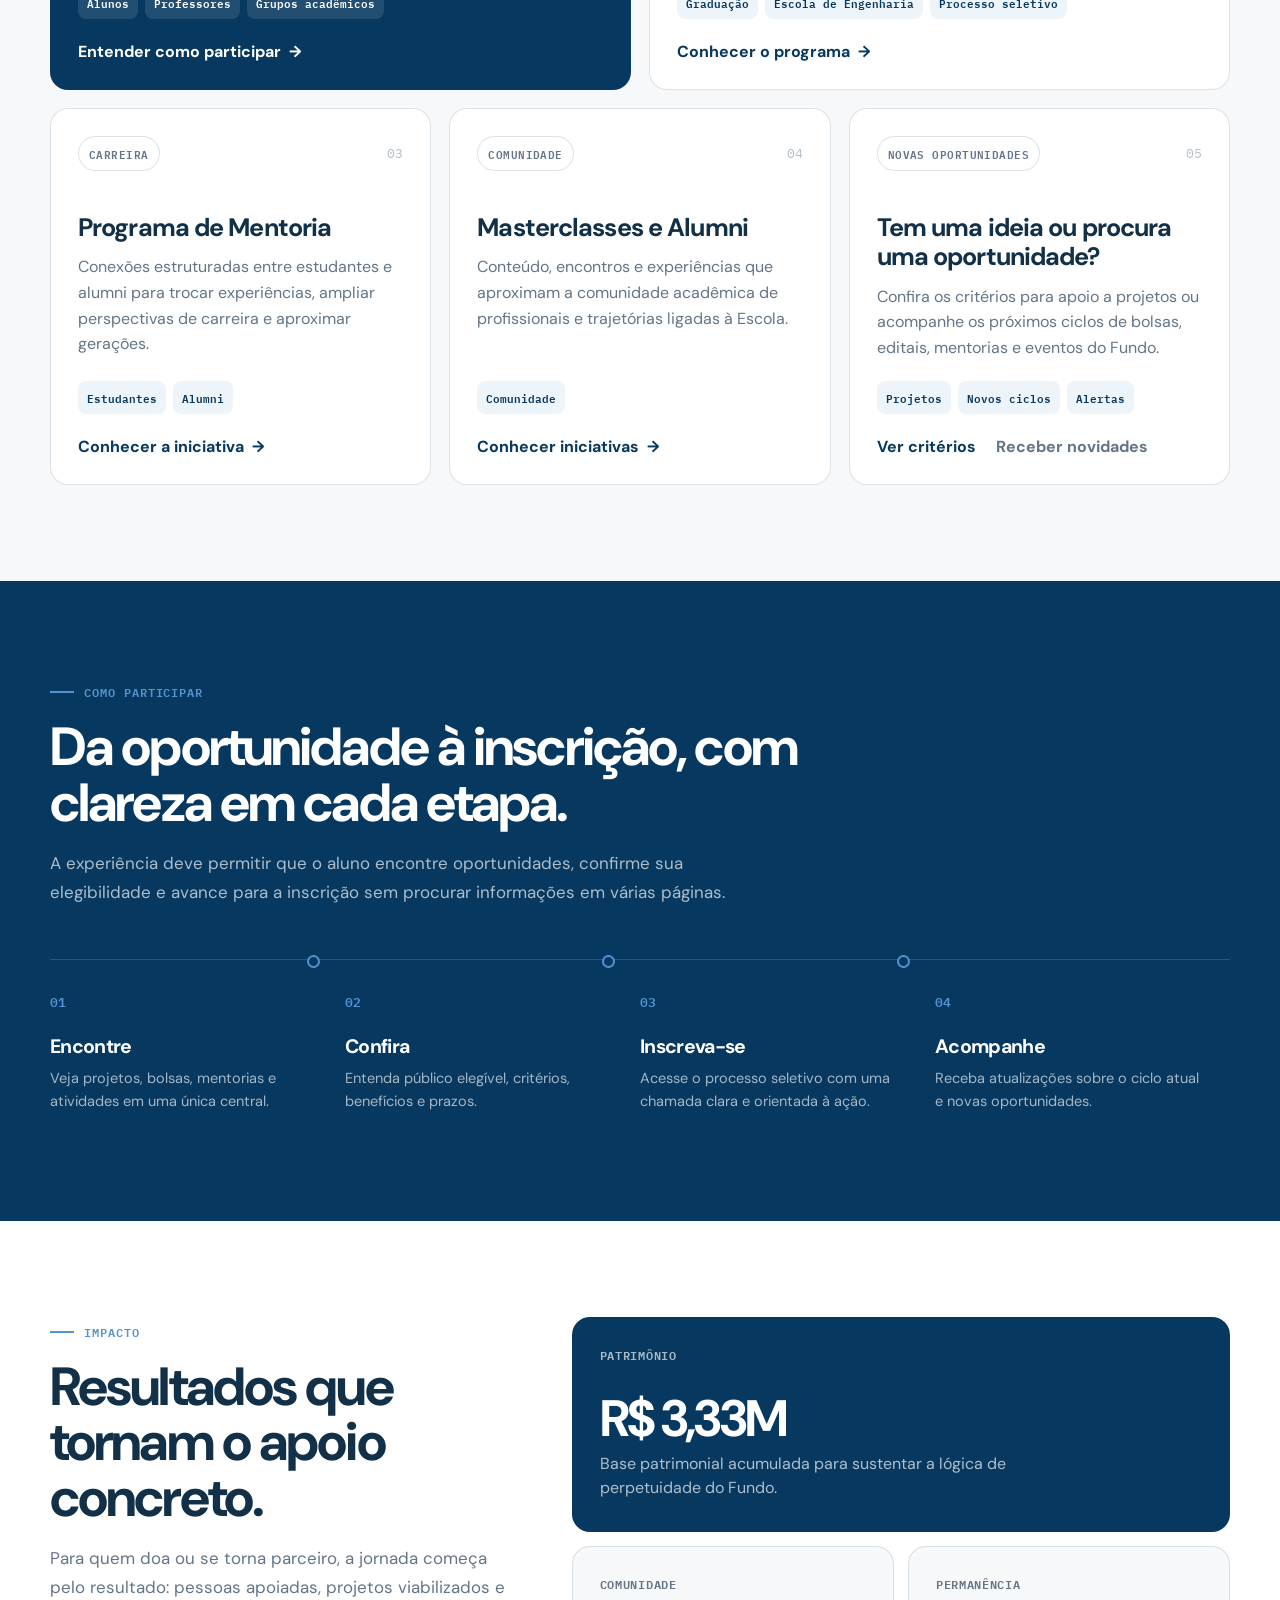
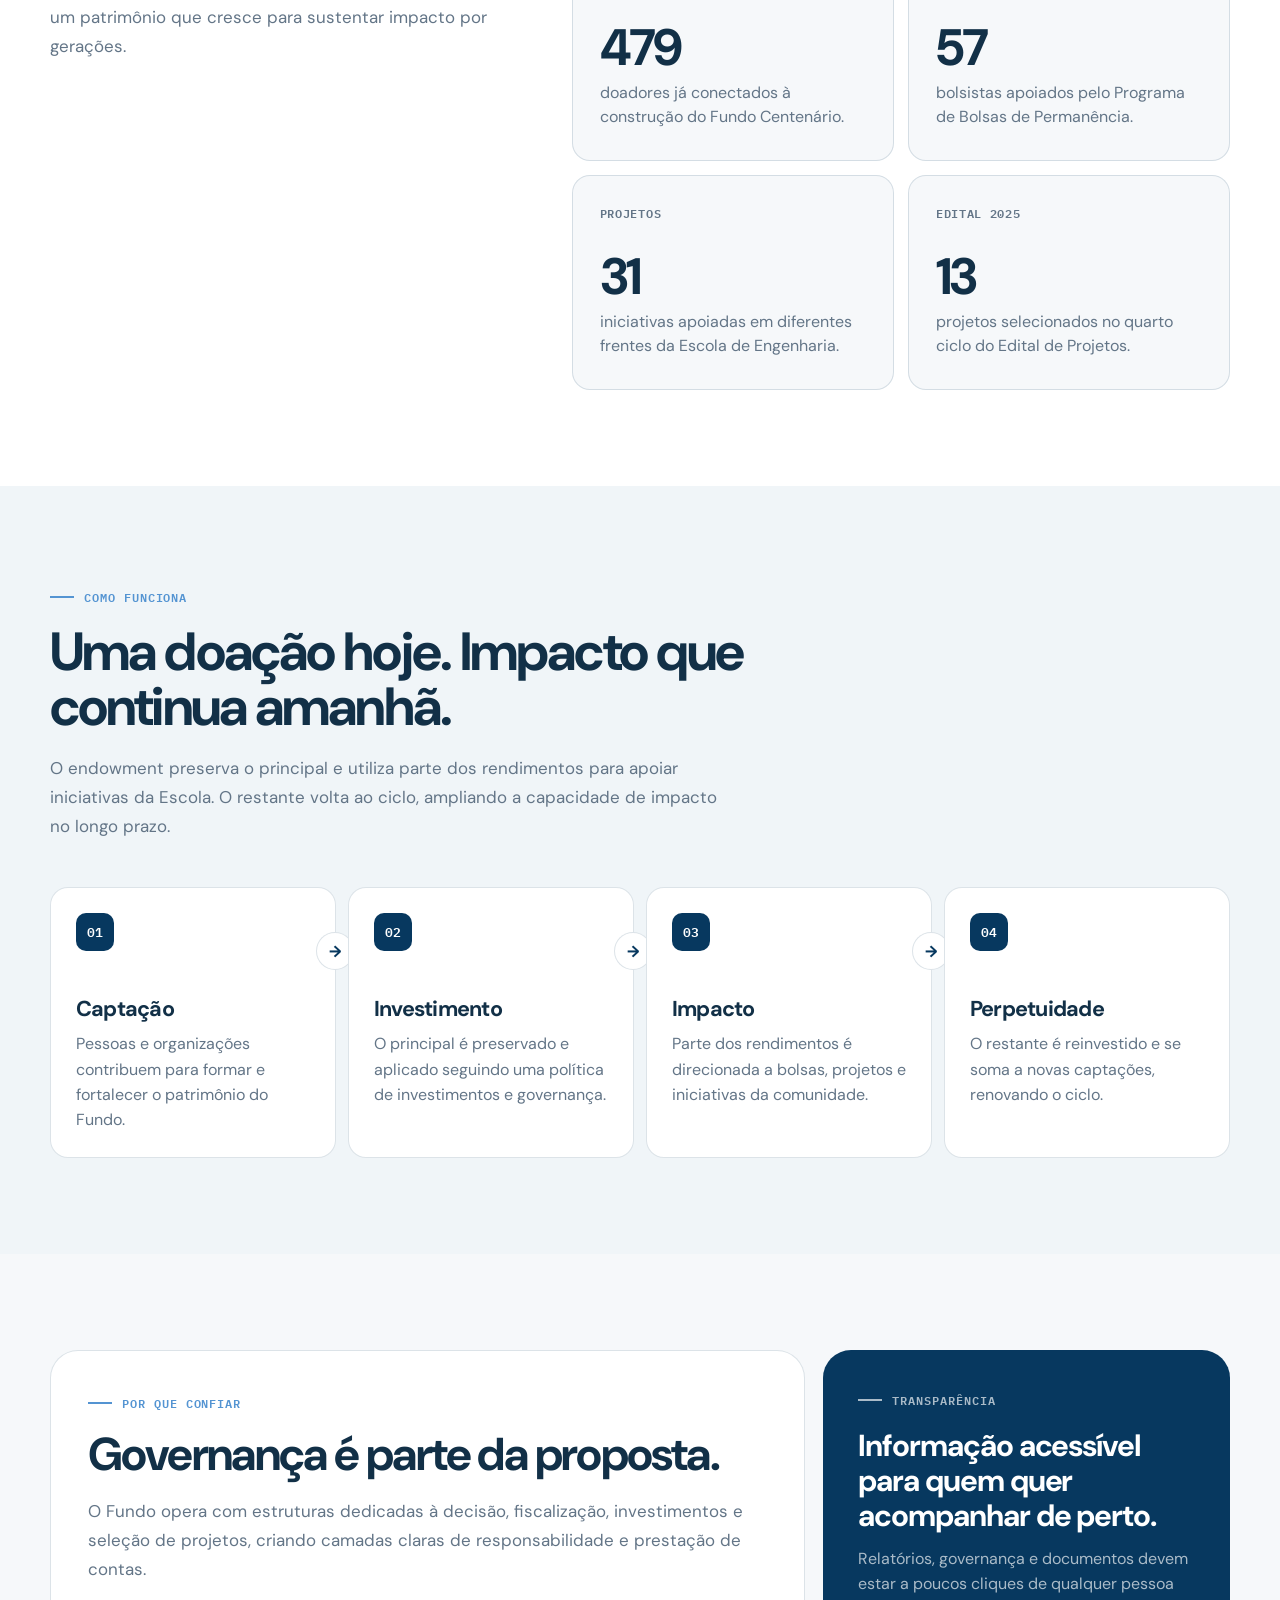
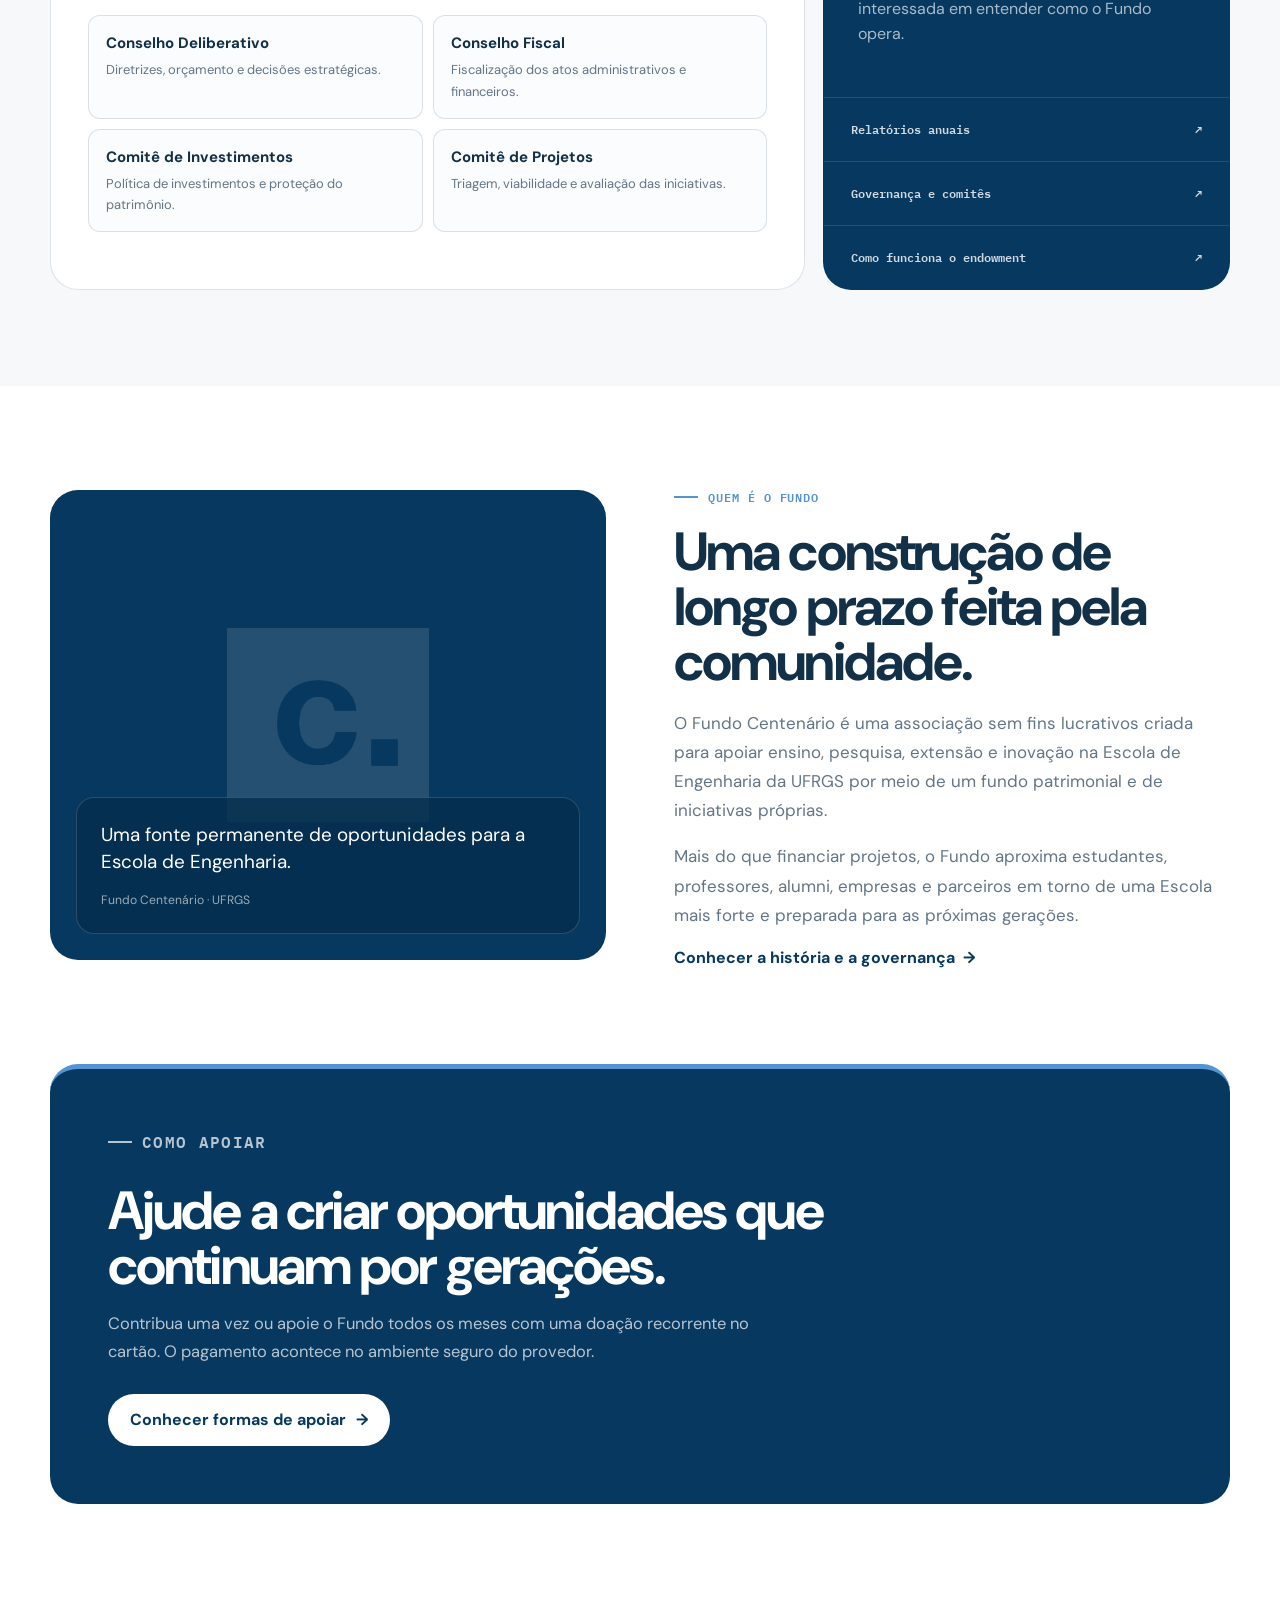
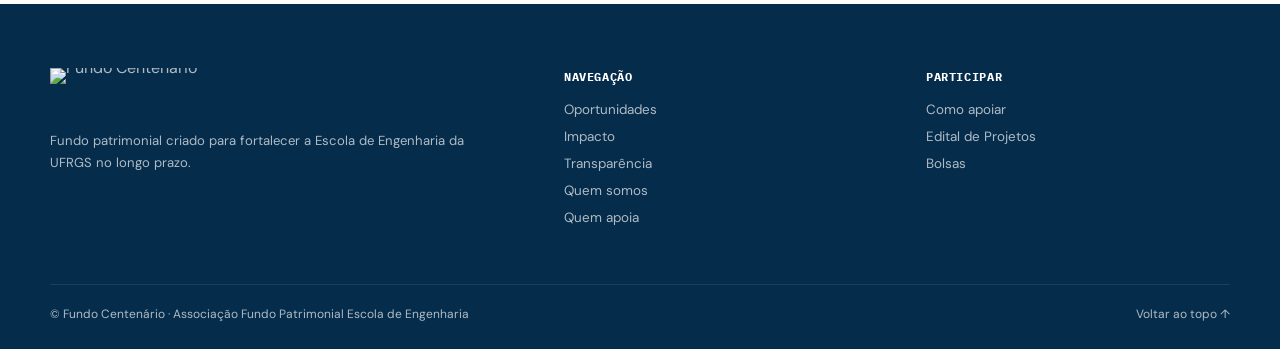
==== commit 638e1d02: "internal pages" ====
--- a/frontend/index.html
+++ b/frontend/index.html
@@ -2,6 +2,13 @@
 <html lang="pt-BR">
 <head>
   <meta charset="utf-8" />
+  <link rel="canonical" href="https://fundocentenario.com.br/" />
+  <meta property="og:url" content="https://fundocentenario.com.br/" />
+  <meta property="og:type" content="website" />
+  <meta property="og:locale" content="pt_BR" />
+  <meta property="og:title" content="Fundo Centenário | Escola de Engenharia da UFRGS" />
+  <meta property="og:description" content="Apoie oportunidades para estudantes e projetos da Escola de Engenharia da UFRGS." />
+  <meta property="og:image" content="https://fundocentenario.com.br/assets/img/logo-horizontal-azul.png" />
   <meta name="viewport" content="width=device-width, initial-scale=1" />
   <meta name="description" content="Fundo Centenário da Escola de Engenharia da UFRGS. Oportunidades para estudantes e uma base permanente de apoio à Escola." />
   <title>Fundo Centenário | Escola de Engenharia UFRGS</title>
@@ -27,12 +34,12 @@
       </button>
 
       <nav class="nav" id="mainNav" aria-label="Navegação principal">
-        <a href="#oportunidades">Oportunidades</a>
-        <a href="#impacto">Impacto</a>
-        <a href="#como-funciona">Como funciona</a>
-        <a href="#transparencia">Transparência</a>
-        <a href="#sobre">Sobre o Fundo</a>
-        <a class="button button-primary" href="como-apoiar/">Apoiar o Fundo</a>
+        <a href="/projetos/">Projetos</a>
+        <a href="/#impacto">Impacto</a>
+        <a href="/#como-funciona">Como funciona</a>
+        <a href="/quem-somos/">Quem somos</a>
+        <a href="/quem-apoia/">Quem apoia</a>
+        <a class="button button-primary" href="/como-apoiar/">Apoiar o Fundo</a>
       </nav>
     </div>
   </header>
@@ -93,7 +100,7 @@
             <h3>Edital de Projetos</h3>
             <p>Apoio financeiro total ou parcial para iniciativas ligadas à Escola, incluindo pesquisa, ensino, projetos discentes, competições e infraestrutura.</p>
             <div class="eligibility"><span>Alunos</span><span>Professores</span><span>Grupos acadêmicos</span></div>
-            <a class="text-link" href="https://www.fundocentenario.com.br/edital-de-projetos">Entender como participar <span aria-hidden="true">→</span></a>
+            <a class="text-link" href="/edital-de-projetos/">Entender como participar <span aria-hidden="true">→</span></a>
           </article>
 
           <article class="opportunity-card large reveal">
@@ -101,7 +108,7 @@
             <h3>Programa de Bolsas de Permanência</h3>
             <p>Apoio financeiro para que estudantes em situação de vulnerabilidade possam permanecer na Universidade com mais estabilidade e foco na formação.</p>
             <div class="eligibility"><span>Graduação</span><span>Escola de Engenharia</span><span>Processo seletivo</span></div>
-            <a class="text-link" href="https://www.fundocentenario.com.br/programa-bolsa-de-permanencia">Conhecer o programa <span aria-hidden="true">→</span></a>
+            <a class="text-link" href="/programa-bolsa-de-permanencia/">Conhecer o programa <span aria-hidden="true">→</span></a>
           </article>
 
           <article class="opportunity-card small reveal">
@@ -126,7 +133,7 @@
             <p>Confira os critérios para apoio a projetos ou acompanhe os próximos ciclos de bolsas, editais, mentorias e eventos do Fundo.</p>
             <div class="eligibility"><span>Projetos</span><span>Novos ciclos</span><span>Alertas</span></div>
             <div class="card-actions">
-              <a class="text-link" href="https://www.fundocentenario.com.br/edital-de-projetos">Ver critérios</a>
+              <a class="text-link" href="/edital-de-projetos/">Ver critérios</a>
               <a class="text-link secondary-link" href="#contato">Receber novidades</a>
             </div>
           </article>
@@ -199,8 +206,8 @@
             <p>Relatórios, governança e documentos devem estar a poucos cliques de qualquer pessoa interessada em entender como o Fundo opera.</p>
           </div>
           <div class="document-links">
-            <a href="https://www.fundocentenario.com.br/quem-somos"><span>Relatórios anuais</span><span>↗</span></a>
-            <a href="https://www.fundocentenario.com.br/quem-somos"><span>Governança e comitês</span><span>↗</span></a>
+            <a href="/quem-somos/#relatorios"><span>Relatórios anuais</span><span>↗</span></a>
+            <a href="/quem-somos/#governanca"><span>Governança e comitês</span><span>↗</span></a>
             <a href="#como-funciona"><span>Como funciona o endowment</span><span>↗</span></a>
           </div>
         </aside>
@@ -217,6 +224,7 @@
           <h2>Uma construção de longo prazo feita pela comunidade.</h2>
           <p class="section-copy">O Fundo Centenário é uma associação sem fins lucrativos criada para apoiar ensino, pesquisa, extensão e inovação na Escola de Engenharia da UFRGS por meio de um fundo patrimonial e de iniciativas próprias.</p>
           <p class="section-copy">Mais do que financiar projetos, o Fundo aproxima estudantes, professores, alumni, empresas e parceiros em torno de uma Escola mais forte e preparada para as próximas gerações.</p>
+          <a class="text-link" href="/quem-somos/">Conhecer a história e a governança <span aria-hidden="true">→</span></a>
         </div>
       </div>
     </section>
@@ -238,16 +246,16 @@
   <footer class="footer" id="contato">
     <div class="container footer-inner">
       <div class="footer-brand">
-        <a class="brand" href="#inicio" aria-label="Fundo Centenário, início">
+        <a class="brand" href="/" aria-label="Fundo Centenário, início">
           <span class="official-logo-stack">
-            <img class="official-logo official-logo-white" src="assets/img/logo-horizontal-branco.png" alt="Fundo Centenário" />
-            <img class="official-logo official-logo-blue" src="assets/img/logo-horizontal-azul.png" alt="" aria-hidden="true" />
+            <img class="official-logo official-logo-white" src="/assets/img/logo-horizontal-branco.png" alt="Fundo Centenário" />
+            <img class="official-logo official-logo-blue" src="/assets/img/logo-horizontal-azul.png" alt="" aria-hidden="true" />
           </span>
         </a>
         <p class="footer-note">Fundo patrimonial criado para fortalecer a Escola de Engenharia da UFRGS no longo prazo.</p>
       </div>
-      <div class="footer-column"><strong>Navegação</strong><a href="#oportunidades">Oportunidades</a><a href="#impacto">Impacto</a><a href="#transparencia">Transparência</a><a href="#sobre">Sobre o Fundo</a></div>
-      <div class="footer-column"><strong>Participar</strong><a href="como-apoiar/">Como apoiar</a><a href="https://www.fundocentenario.com.br/edital-de-projetos">Edital de Projetos</a><a href="https://www.fundocentenario.com.br/programa-bolsa-de-permanencia">Bolsas</a></div>
+      <div class="footer-column"><strong>Navegação</strong><a href="/projetos/">Oportunidades</a><a href="/#impacto">Impacto</a><a href="/quem-somos/#relatorios">Transparência</a><a href="/quem-somos/">Quem somos</a><a href="/quem-apoia/">Quem apoia</a></div>
+      <div class="footer-column"><strong>Participar</strong><a href="/como-apoiar/">Como apoiar</a><a href="/edital-de-projetos/">Edital de Projetos</a><a href="/programa-bolsa-de-permanencia/">Bolsas</a></div>
     </div>
     <div class="container footer-bottom"><span>© Fundo Centenário · Associação Fundo Patrimonial Escola de Engenharia</span><a href="#inicio">Voltar ao topo ↑</a></div>
   </footer>
--- a/frontend/assets/css/site.css
+++ b/frontend/assets/css/site.css
@@ -1140,79 +1140,6 @@
   font-weight: 700;
 }
 
-.qr-result {
-  display: grid;
-  grid-template-columns: 270px 1fr;
-  gap: 28px;
-  align-items: center;
-  padding: 24px;
-  border: 1px solid var(--line);
-  border-radius: var(--radius-md);
-  background: var(--paper);
-}
-
-.qr-box {
-  display: grid;
-  place-items: center;
-  width: 270px;
-  height: 270px;
-  padding: 12px;
-  border: 1px solid var(--line);
-  border-radius: 16px;
-  background: var(--white);
-}
-
-.qr-box img,
-.qr-box svg {
-  width: 100%;
-  height: 100%;
-}
-
-.qr-placeholder {
-  max-width: 190px;
-  color: var(--muted);
-  font-family: "IBM Plex Mono", monospace;
-  font-size: 0.74rem;
-  line-height: 1.55;
-  text-align: center;
-}
-
-.qr-details h3 {
-  margin-bottom: 8px;
-  font-size: 1.55rem;
-}
-
-.qr-details p {
-  color: var(--muted);
-  line-height: 1.58;
-}
-
-.pix-code-wrap {
-  display: grid;
-  gap: 9px;
-  margin-top: 18px;
-}
-
-.pix-code {
-  width: 100%;
-  min-height: 88px;
-  resize: vertical;
-  padding: 13px;
-  border: 1px solid var(--line);
-  border-radius: 10px;
-  color: var(--ink);
-  background: var(--white);
-  font-family: "IBM Plex Mono", monospace;
-  font-size: 0.7rem;
-  line-height: 1.5;
-}
-
-.inline-actions {
-  display: flex;
-  flex-wrap: wrap;
-  gap: 10px;
-}
-
 .status-message {
   margin: 0;
   padding: 12px 14px;
@@ -1603,13 +1530,6 @@
     grid-column: span 2;
   }
 
-  .qr-result {
-    grid-template-columns: 1fr;
-  }
-
-  .qr-box {
-    margin-inline: auto;
-  }
 }
 
 @media (max-width: 640px) {
@@ -1644,15 +1564,13 @@
   }
 
   .hero-actions,
-  .support-actions,
-  .inline-actions {
+  .support-actions {
     align-items: stretch;
     flex-direction: column;
   }
 
   .hero-actions .button,
-  .support-actions .button,
-  .inline-actions .button {
+  .support-actions .button {
     width: 100%;
   }
 
@@ -1737,12 +1655,6 @@
 
   .amount-options {
     grid-template-columns: repeat(2, 1fr);
-  }
-
-  .qr-box {
-    width: min(100%, 270px);
-    height: auto;
-    aspect-ratio: 1;
   }
 
   .auto-card-header {
@@ -2156,10 +2068,6 @@
   margin-top: 26px;
 }
 
-.mock-only {
-  border-style: dashed;
-}
-
 @media (max-width: 980px) {
   .personal-fields,
   .payment-method-options {
